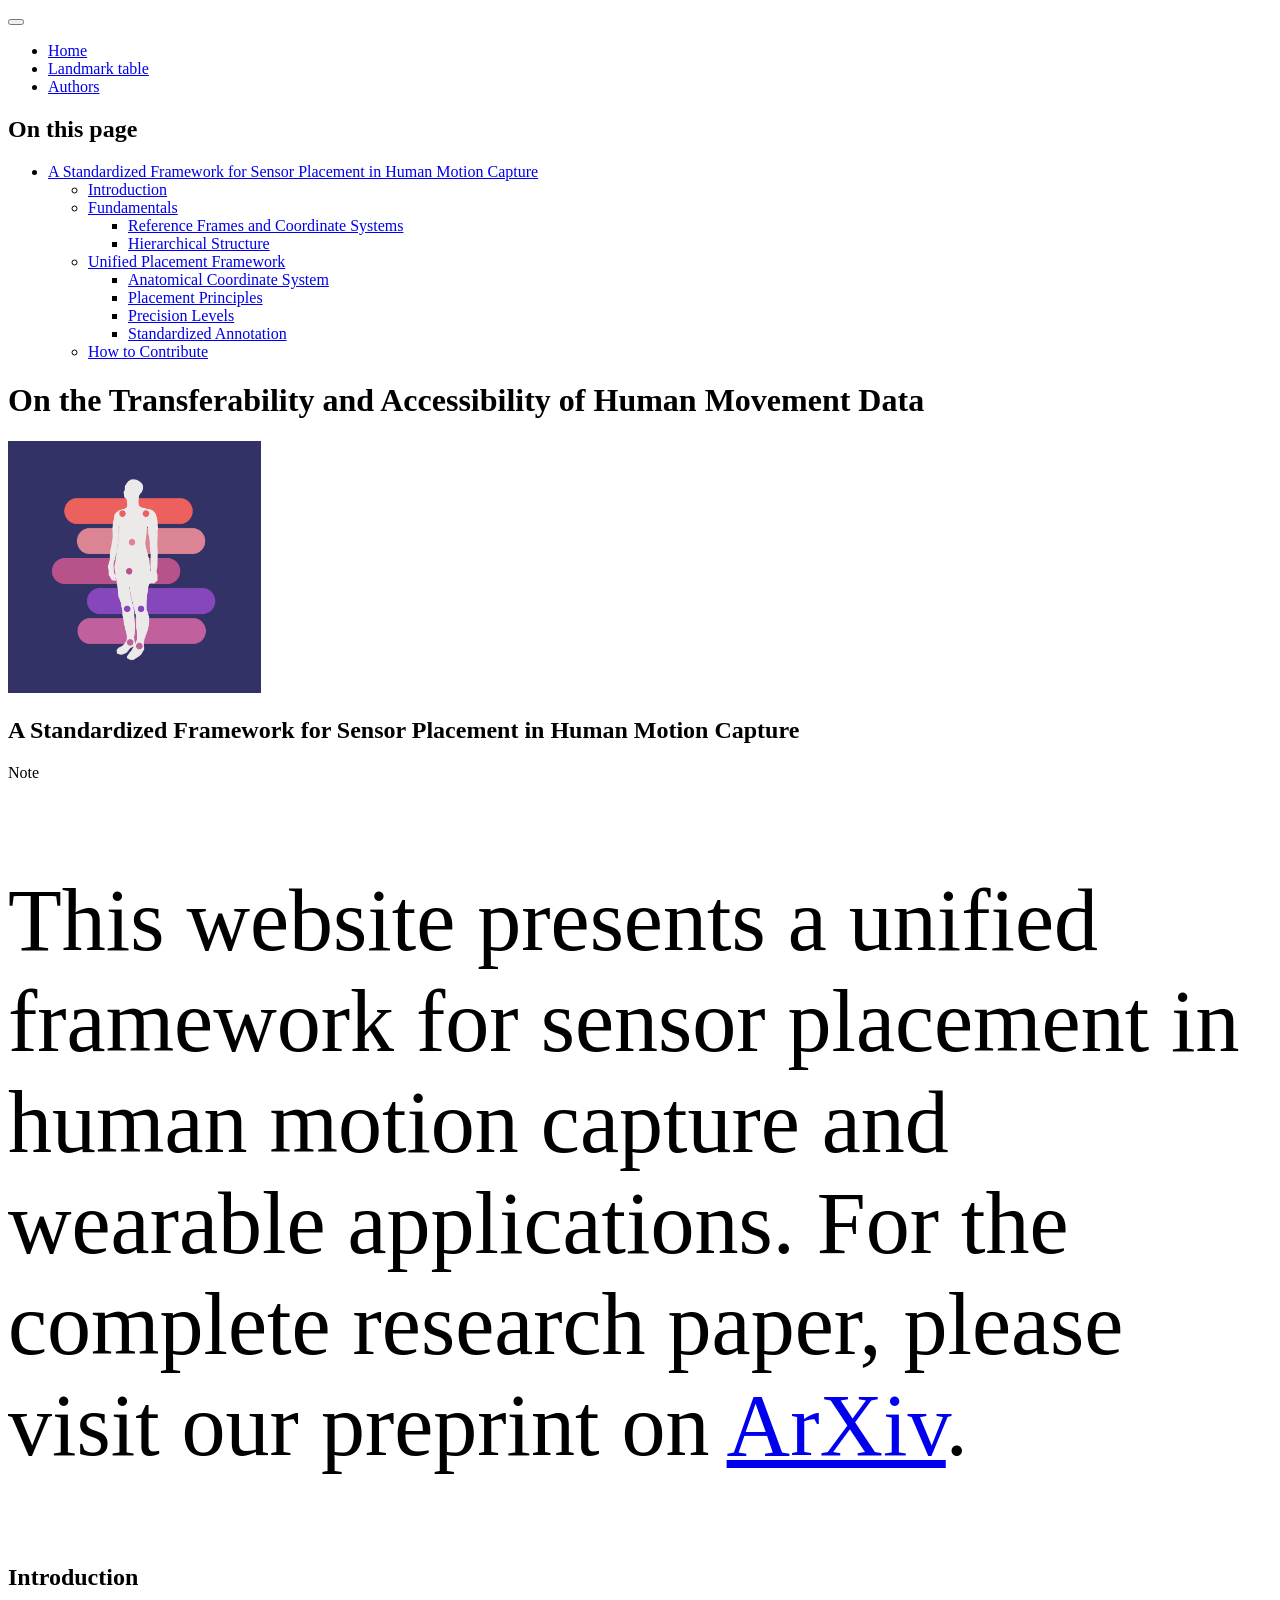
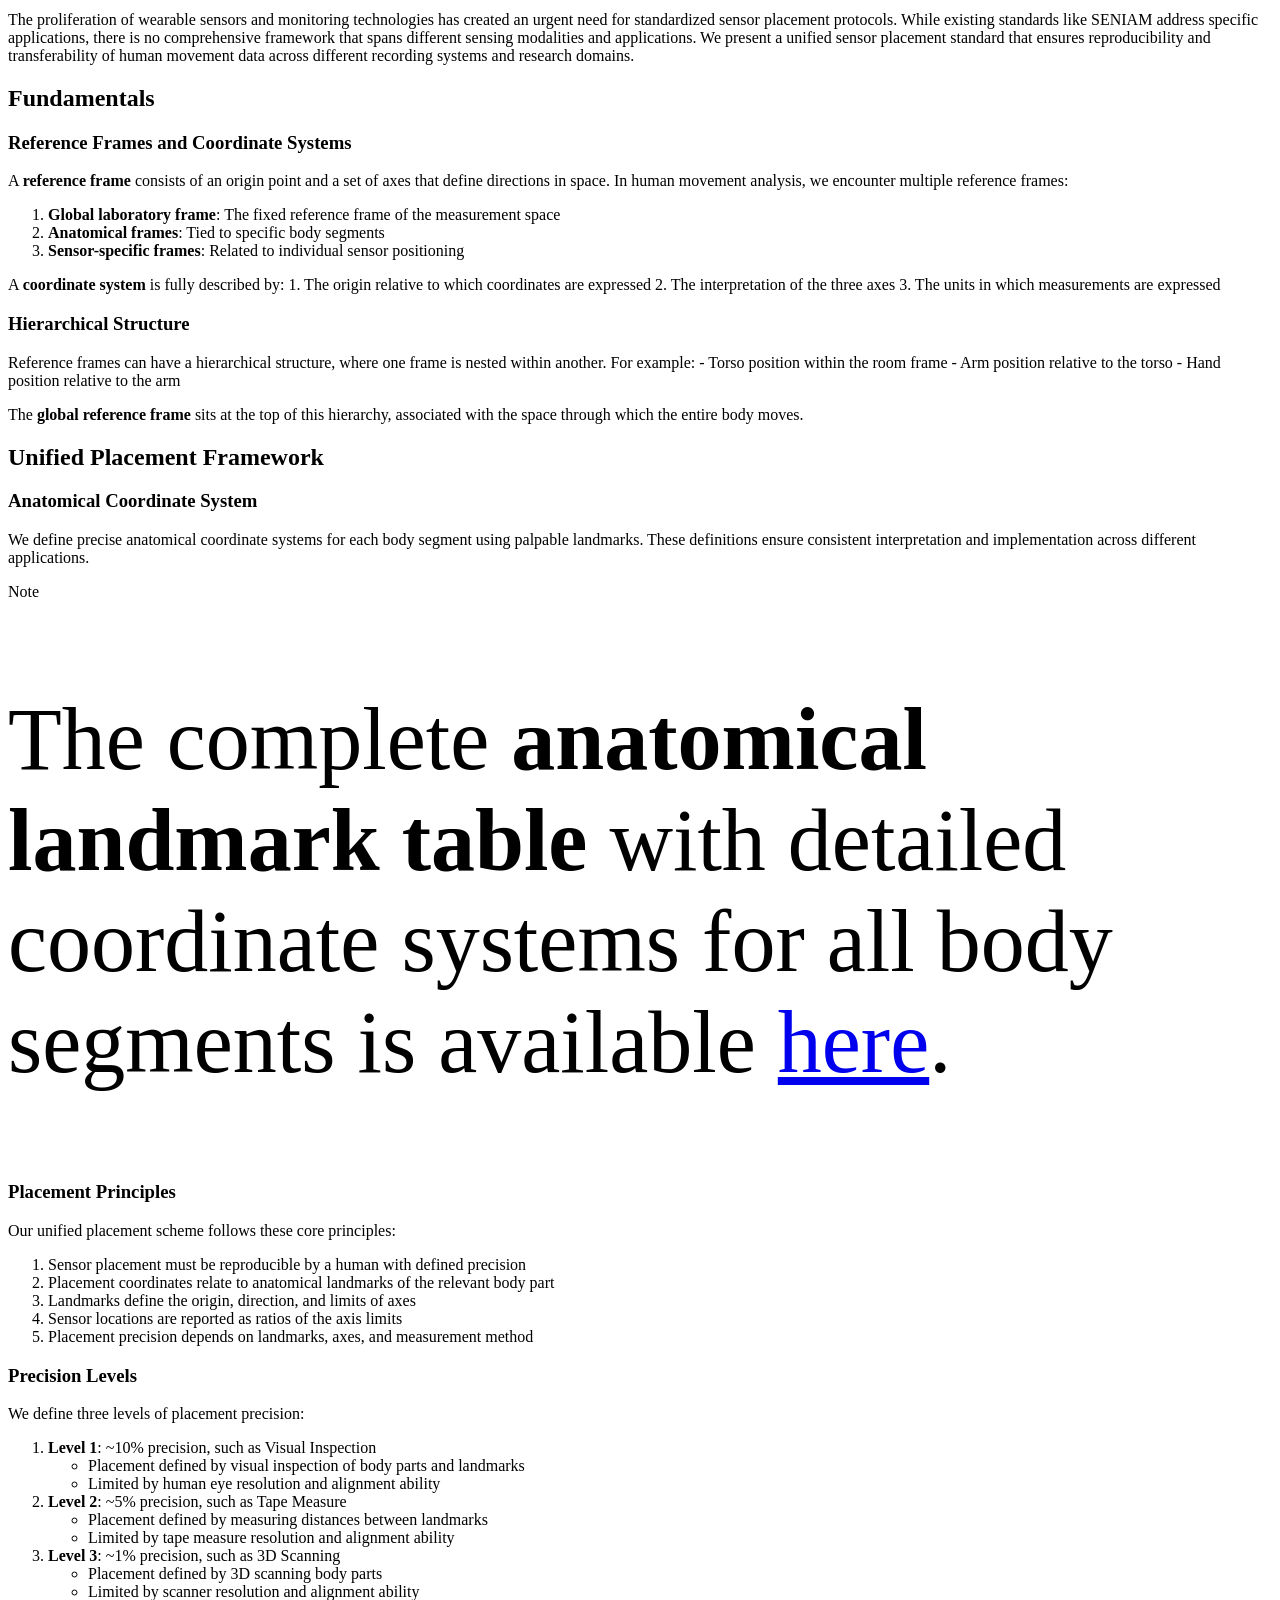
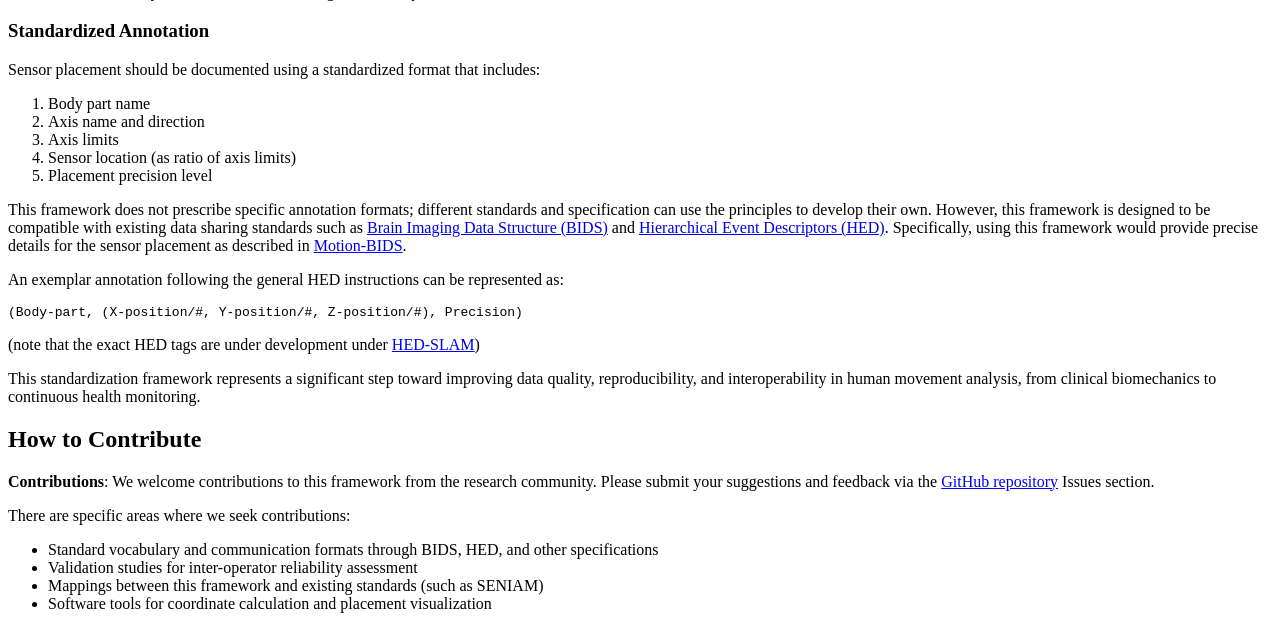
==== index.html @ 4ff56c82 "Built site for gh-pages" ====
<!DOCTYPE html>
<html xmlns="http://www.w3.org/1999/xhtml" lang="en" xml:lang="en"><head>

<meta charset="utf-8">
<meta name="generator" content="quarto-1.6.40">

<meta name="viewport" content="width=device-width, initial-scale=1.0, user-scalable=yes">


<title>On the Transferability and Accessibility of Human Movement Data</title>
<style>
code{white-space: pre-wrap;}
span.smallcaps{font-variant: small-caps;}
div.columns{display: flex; gap: min(4vw, 1.5em);}
div.column{flex: auto; overflow-x: auto;}
div.hanging-indent{margin-left: 1.5em; text-indent: -1.5em;}
ul.task-list{list-style: none;}
ul.task-list li input[type="checkbox"] {
  width: 0.8em;
  margin: 0 0.8em 0.2em -1em; /* quarto-specific, see https://github.com/quarto-dev/quarto-cli/issues/4556 */ 
  vertical-align: middle;
}
</style>


<script src="site_libs/quarto-nav/quarto-nav.js"></script>
<script src="site_libs/quarto-nav/headroom.min.js"></script>
<script src="site_libs/clipboard/clipboard.min.js"></script>
<script src="site_libs/quarto-search/autocomplete.umd.js"></script>
<script src="site_libs/quarto-search/fuse.min.js"></script>
<script src="site_libs/quarto-search/quarto-search.js"></script>
<meta name="quarto:offset" content="./">
<script src="site_libs/quarto-html/quarto.js"></script>
<script src="site_libs/quarto-html/popper.min.js"></script>
<script src="site_libs/quarto-html/tippy.umd.min.js"></script>
<script src="site_libs/quarto-html/anchor.min.js"></script>
<link href="site_libs/quarto-html/tippy.css" rel="stylesheet">
<link href="site_libs/quarto-html/quarto-syntax-highlighting-549806ee2085284f45b00abea8c6df48.css" rel="stylesheet" id="quarto-text-highlighting-styles">
<script src="site_libs/bootstrap/bootstrap.min.js"></script>
<link href="site_libs/bootstrap/bootstrap-icons.css" rel="stylesheet">
<link href="site_libs/bootstrap/bootstrap-2f5b8769f52f6b4069dd1b633220925d.min.css" rel="stylesheet" append-hash="true" id="quarto-bootstrap" data-mode="light">
<script id="quarto-search-options" type="application/json">{
  "location": "navbar",
  "copy-button": false,
  "collapse-after": 3,
  "panel-placement": "end",
  "type": "overlay",
  "limit": 50,
  "keyboard-shortcut": [
    "f",
    "/",
    "s"
  ],
  "show-item-context": false,
  "language": {
    "search-no-results-text": "No results",
    "search-matching-documents-text": "matching documents",
    "search-copy-link-title": "Copy link to search",
    "search-hide-matches-text": "Hide additional matches",
    "search-more-match-text": "more match in this document",
    "search-more-matches-text": "more matches in this document",
    "search-clear-button-title": "Clear",
    "search-text-placeholder": "",
    "search-detached-cancel-button-title": "Cancel",
    "search-submit-button-title": "Submit",
    "search-label": "Search"
  }
}</script>


<link rel="stylesheet" href="styles.css">
</head>

<body class="nav-fixed">

<div id="quarto-search-results"></div>
  <header id="quarto-header" class="headroom fixed-top">
    <nav class="navbar navbar-expand-lg " data-bs-theme="dark">
      <div class="navbar-container container-fluid">
            <div id="quarto-search" class="" title="Search"></div>
          <button class="navbar-toggler" type="button" data-bs-toggle="collapse" data-bs-target="#navbarCollapse" aria-controls="navbarCollapse" role="menu" aria-expanded="false" aria-label="Toggle navigation" onclick="if (window.quartoToggleHeadroom) { window.quartoToggleHeadroom(); }">
  <span class="navbar-toggler-icon"></span>
</button>
          <div class="collapse navbar-collapse" id="navbarCollapse">
            <ul class="navbar-nav navbar-nav-scroll me-auto">
  <li class="nav-item">
    <a class="nav-link active" href="./index.html" aria-current="page"> 
<span class="menu-text">Home</span></a>
  </li>  
  <li class="nav-item">
    <a class="nav-link" href="./anatomical_table.html"> 
<span class="menu-text">Landmark table</span></a>
  </li>  
  <li class="nav-item">
    <a class="nav-link" href="./authors.html"> 
<span class="menu-text">Authors</span></a>
  </li>  
</ul>
          </div> <!-- /navcollapse -->
            <div class="quarto-navbar-tools">
</div>
      </div> <!-- /container-fluid -->
    </nav>
</header>
<!-- content -->
<div id="quarto-content" class="quarto-container page-columns page-rows-contents page-layout-article page-navbar">
<!-- sidebar -->
<!-- margin-sidebar -->
    <div id="quarto-margin-sidebar" class="sidebar margin-sidebar">
        <nav id="TOC" role="doc-toc" class="toc-active">
    <h2 id="toc-title">On this page</h2>
   
  <ul>
  <li><a href="#a-standardized-framework-for-sensor-placement-in-human-motion-capture" id="toc-a-standardized-framework-for-sensor-placement-in-human-motion-capture" class="nav-link active" data-scroll-target="#a-standardized-framework-for-sensor-placement-in-human-motion-capture">A Standardized Framework for Sensor Placement in Human Motion Capture</a>
  <ul class="collapse">
  <li><a href="#introduction" id="toc-introduction" class="nav-link" data-scroll-target="#introduction">Introduction</a></li>
  <li><a href="#fundamentals" id="toc-fundamentals" class="nav-link" data-scroll-target="#fundamentals">Fundamentals</a>
  <ul class="collapse">
  <li><a href="#reference-frames-and-coordinate-systems" id="toc-reference-frames-and-coordinate-systems" class="nav-link" data-scroll-target="#reference-frames-and-coordinate-systems">Reference Frames and Coordinate Systems</a></li>
  <li><a href="#hierarchical-structure" id="toc-hierarchical-structure" class="nav-link" data-scroll-target="#hierarchical-structure">Hierarchical Structure</a></li>
  </ul></li>
  <li><a href="#unified-placement-framework" id="toc-unified-placement-framework" class="nav-link" data-scroll-target="#unified-placement-framework">Unified Placement Framework</a>
  <ul class="collapse">
  <li><a href="#anatomical-coordinate-system" id="toc-anatomical-coordinate-system" class="nav-link" data-scroll-target="#anatomical-coordinate-system">Anatomical Coordinate System</a></li>
  <li><a href="#placement-principles" id="toc-placement-principles" class="nav-link" data-scroll-target="#placement-principles">Placement Principles</a></li>
  <li><a href="#precision-levels" id="toc-precision-levels" class="nav-link" data-scroll-target="#precision-levels">Precision Levels</a></li>
  <li><a href="#standardized-annotation" id="toc-standardized-annotation" class="nav-link" data-scroll-target="#standardized-annotation">Standardized Annotation</a></li>
  </ul></li>
  <li><a href="#how-to-contribute" id="toc-how-to-contribute" class="nav-link" data-scroll-target="#how-to-contribute">How to Contribute</a></li>
  </ul></li>
  </ul>
</nav>
    </div>
<!-- main -->
<main class="content" id="quarto-document-content">

<header id="title-block-header" class="quarto-title-block default">
<div class="quarto-title">
<h1 class="title">On the Transferability and Accessibility of Human Movement Data</h1>
</div>



<div class="quarto-title-meta">

    
  
    
  </div>
  


</header>


<p><img src="pics/logo_placement.png" class="center img-fluid" style="width:20.0%"></p>
<section id="a-standardized-framework-for-sensor-placement-in-human-motion-capture" class="level1">
<h1>A Standardized Framework for Sensor Placement in Human Motion Capture</h1>
<div class="callout callout-style-default callout-note callout-titled">
<div class="callout-header d-flex align-content-center">
<div class="callout-icon-container">
<i class="callout-icon"></i>
</div>
<div class="callout-title-container flex-fill">
Note
</div>
</div>
<div class="callout-body-container callout-body">
<p>This website presents a unified framework for sensor placement in human motion capture and wearable applications. For the complete research paper, please visit our preprint on <a href="https://doi.org/10.48550/arXiv.2412.21159">ArXiv</a>.</p>
</div>
</div>
<section id="introduction" class="level2">
<h2 class="anchored" data-anchor-id="introduction">Introduction</h2>
<p>The proliferation of wearable sensors and monitoring technologies has created an urgent need for standardized sensor placement protocols. While existing standards like SENIAM address specific applications, there is no comprehensive framework that spans different sensing modalities and applications. We present a unified sensor placement standard that ensures reproducibility and transferability of human movement data across different recording systems and research domains.</p>
</section>
<section id="fundamentals" class="level2">
<h2 class="anchored" data-anchor-id="fundamentals">Fundamentals</h2>
<section id="reference-frames-and-coordinate-systems" class="level3">
<h3 class="anchored" data-anchor-id="reference-frames-and-coordinate-systems">Reference Frames and Coordinate Systems</h3>
<p>A <strong>reference frame</strong> consists of an origin point and a set of axes that define directions in space. In human movement analysis, we encounter multiple reference frames:</p>
<ol type="1">
<li><strong>Global laboratory frame</strong>: The fixed reference frame of the measurement space</li>
<li><strong>Anatomical frames</strong>: Tied to specific body segments</li>
<li><strong>Sensor-specific frames</strong>: Related to individual sensor positioning</li>
</ol>
<p>A <strong>coordinate system</strong> is fully described by: 1. The origin relative to which coordinates are expressed 2. The interpretation of the three axes 3. The units in which measurements are expressed</p>
</section>
<section id="hierarchical-structure" class="level3">
<h3 class="anchored" data-anchor-id="hierarchical-structure">Hierarchical Structure</h3>
<p>Reference frames can have a hierarchical structure, where one frame is nested within another. For example: - Torso position within the room frame - Arm position relative to the torso - Hand position relative to the arm</p>
<p>The <strong>global reference frame</strong> sits at the top of this hierarchy, associated with the space through which the entire body moves.</p>
</section>
</section>
<section id="unified-placement-framework" class="level2">
<h2 class="anchored" data-anchor-id="unified-placement-framework">Unified Placement Framework</h2>
<section id="anatomical-coordinate-system" class="level3">
<h3 class="anchored" data-anchor-id="anatomical-coordinate-system">Anatomical Coordinate System</h3>
<p>We define precise anatomical coordinate systems for each body segment using palpable landmarks. These definitions ensure consistent interpretation and implementation across different applications.</p>
<div class="callout callout-style-default callout-note callout-titled">
<div class="callout-header d-flex align-content-center">
<div class="callout-icon-container">
<i class="callout-icon"></i>
</div>
<div class="callout-title-container flex-fill">
Note
</div>
</div>
<div class="callout-body-container callout-body">
<p>The complete <strong>anatomical landmark table</strong> with detailed coordinate systems for all body segments is available <a href="./anatomical_table.html">here</a>.</p>
</div>
</div>
</section>
<section id="placement-principles" class="level3">
<h3 class="anchored" data-anchor-id="placement-principles">Placement Principles</h3>
<p>Our unified placement scheme follows these core principles:</p>
<ol type="1">
<li>Sensor placement must be reproducible by a human with defined precision</li>
<li>Placement coordinates relate to anatomical landmarks of the relevant body part</li>
<li>Landmarks define the origin, direction, and limits of axes</li>
<li>Sensor locations are reported as ratios of the axis limits</li>
<li>Placement precision depends on landmarks, axes, and measurement method</li>
</ol>
</section>
<section id="precision-levels" class="level3">
<h3 class="anchored" data-anchor-id="precision-levels">Precision Levels</h3>
<p>We define three levels of placement precision:</p>
<ol type="1">
<li><strong>Level 1</strong>: ~10% precision, such as Visual Inspection
<ul>
<li>Placement defined by visual inspection of body parts and landmarks</li>
<li>Limited by human eye resolution and alignment ability</li>
</ul></li>
<li><strong>Level 2</strong>: ~5% precision, such as Tape Measure
<ul>
<li>Placement defined by measuring distances between landmarks</li>
<li>Limited by tape measure resolution and alignment ability</li>
</ul></li>
<li><strong>Level 3</strong>: ~1% precision, such as 3D Scanning
<ul>
<li>Placement defined by 3D scanning body parts</li>
<li>Limited by scanner resolution and alignment ability</li>
</ul></li>
</ol>
</section>
<section id="standardized-annotation" class="level3">
<h3 class="anchored" data-anchor-id="standardized-annotation">Standardized Annotation</h3>
<p>Sensor placement should be documented using a standardized format that includes:</p>
<ol type="1">
<li>Body part name</li>
<li>Axis name and direction</li>
<li>Axis limits</li>
<li>Sensor location (as ratio of axis limits)</li>
<li>Placement precision level</li>
</ol>
<p>This framework does not prescribe specific annotation formats; different standards and specification can use the principles to develop their own. However, this framework is designed to be compatible with existing data sharing standards such as <a href="https://bids.neuroimaging.io/">Brain Imaging Data Structure (BIDS)</a> and <a href="https://www.hedtags.org/">Hierarchical Event Descriptors (HED)</a>. Specifically, using this framework would provide precise details for the sensor placement as described in <a href="https://bids-specification.readthedocs.io/en/stable/modality-specific-files/motion.html">Motion-BIDS</a>.</p>
<p>An exemplar annotation following the general HED instructions can be represented as:</p>
<pre><code>(Body-part, (X-position/#, Y-position/#, Z-position/#), Precision)</code></pre>
<p>(note that the exact HED tags are under development under <a href="https://www.hedtags.org/display_hed_prerelease.html?schema=slam_prerelease">HED-SLAM</a>)</p>
<p>This standardization framework represents a significant step toward improving data quality, reproducibility, and interoperability in human movement analysis, from clinical biomechanics to continuous health monitoring.</p>
</section>
</section>
<section id="how-to-contribute" class="level2">
<h2 class="anchored" data-anchor-id="how-to-contribute">How to Contribute</h2>
<p><strong>Contributions</strong>: We welcome contributions to this framework from the research community. Please submit your suggestions and feedback via the <a href="https://github.com/human-sensor-placement/human-sensor-placement.github.io">GitHub repository</a> Issues section.</p>
<p>There are specific areas where we seek contributions:</p>
<ul>
<li>Standard vocabulary and communication formats through BIDS, HED, and other specifications</li>
<li>Validation studies for inter-operator reliability assessment</li>
<li>Mappings between this framework and existing standards (such as SENIAM)</li>
<li>Software tools for coordinate calculation and placement visualization</li>
</ul>


</section>
</section>

</main> <!-- /main -->
<script id="quarto-html-after-body" type="application/javascript">
window.document.addEventListener("DOMContentLoaded", function (event) {
  const toggleBodyColorMode = (bsSheetEl) => {
    const mode = bsSheetEl.getAttribute("data-mode");
    const bodyEl = window.document.querySelector("body");
    if (mode === "dark") {
      bodyEl.classList.add("quarto-dark");
      bodyEl.classList.remove("quarto-light");
    } else {
      bodyEl.classList.add("quarto-light");
      bodyEl.classList.remove("quarto-dark");
    }
  }
  const toggleBodyColorPrimary = () => {
    const bsSheetEl = window.document.querySelector("link#quarto-bootstrap");
    if (bsSheetEl) {
      toggleBodyColorMode(bsSheetEl);
    }
  }
  toggleBodyColorPrimary();  
  const icon = "";
  const anchorJS = new window.AnchorJS();
  anchorJS.options = {
    placement: 'right',
    icon: icon
  };
  anchorJS.add('.anchored');
  const isCodeAnnotation = (el) => {
    for (const clz of el.classList) {
      if (clz.startsWith('code-annotation-')) {                     
        return true;
      }
    }
    return false;
  }
  const onCopySuccess = function(e) {
    // button target
    const button = e.trigger;
    // don't keep focus
    button.blur();
    // flash "checked"
    button.classList.add('code-copy-button-checked');
    var currentTitle = button.getAttribute("title");
    button.setAttribute("title", "Copied!");
    let tooltip;
    if (window.bootstrap) {
      button.setAttribute("data-bs-toggle", "tooltip");
      button.setAttribute("data-bs-placement", "left");
      button.setAttribute("data-bs-title", "Copied!");
      tooltip = new bootstrap.Tooltip(button, 
        { trigger: "manual", 
          customClass: "code-copy-button-tooltip",
          offset: [0, -8]});
      tooltip.show();    
    }
    setTimeout(function() {
      if (tooltip) {
        tooltip.hide();
        button.removeAttribute("data-bs-title");
        button.removeAttribute("data-bs-toggle");
        button.removeAttribute("data-bs-placement");
      }
      button.setAttribute("title", currentTitle);
      button.classList.remove('code-copy-button-checked');
    }, 1000);
    // clear code selection
    e.clearSelection();
  }
  const getTextToCopy = function(trigger) {
      const codeEl = trigger.previousElementSibling.cloneNode(true);
      for (const childEl of codeEl.children) {
        if (isCodeAnnotation(childEl)) {
          childEl.remove();
        }
      }
      return codeEl.innerText;
  }
  const clipboard = new window.ClipboardJS('.code-copy-button:not([data-in-quarto-modal])', {
    text: getTextToCopy
  });
  clipboard.on('success', onCopySuccess);
  if (window.document.getElementById('quarto-embedded-source-code-modal')) {
    const clipboardModal = new window.ClipboardJS('.code-copy-button[data-in-quarto-modal]', {
      text: getTextToCopy,
      container: window.document.getElementById('quarto-embedded-source-code-modal')
    });
    clipboardModal.on('success', onCopySuccess);
  }
    var localhostRegex = new RegExp(/^(?:http|https):\/\/localhost\:?[0-9]*\//);
    var mailtoRegex = new RegExp(/^mailto:/);
      var filterRegex = new RegExp("https:\/\/human-sensor-placement\.github\.io\/");
    var isInternal = (href) => {
        return filterRegex.test(href) || localhostRegex.test(href) || mailtoRegex.test(href);
    }
    // Inspect non-navigation links and adorn them if external
 	var links = window.document.querySelectorAll('a[href]:not(.nav-link):not(.navbar-brand):not(.toc-action):not(.sidebar-link):not(.sidebar-item-toggle):not(.pagination-link):not(.no-external):not([aria-hidden]):not(.dropdown-item):not(.quarto-navigation-tool):not(.about-link)');
    for (var i=0; i<links.length; i++) {
      const link = links[i];
      if (!isInternal(link.href)) {
        // undo the damage that might have been done by quarto-nav.js in the case of
        // links that we want to consider external
        if (link.dataset.originalHref !== undefined) {
          link.href = link.dataset.originalHref;
        }
      }
    }
  function tippyHover(el, contentFn, onTriggerFn, onUntriggerFn) {
    const config = {
      allowHTML: true,
      maxWidth: 500,
      delay: 100,
      arrow: false,
      appendTo: function(el) {
          return el.parentElement;
      },
      interactive: true,
      interactiveBorder: 10,
      theme: 'quarto',
      placement: 'bottom-start',
    };
    if (contentFn) {
      config.content = contentFn;
    }
    if (onTriggerFn) {
      config.onTrigger = onTriggerFn;
    }
    if (onUntriggerFn) {
      config.onUntrigger = onUntriggerFn;
    }
    window.tippy(el, config); 
  }
  const noterefs = window.document.querySelectorAll('a[role="doc-noteref"]');
  for (var i=0; i<noterefs.length; i++) {
    const ref = noterefs[i];
    tippyHover(ref, function() {
      // use id or data attribute instead here
      let href = ref.getAttribute('data-footnote-href') || ref.getAttribute('href');
      try { href = new URL(href).hash; } catch {}
      const id = href.replace(/^#\/?/, "");
      const note = window.document.getElementById(id);
      if (note) {
        return note.innerHTML;
      } else {
        return "";
      }
    });
  }
  const xrefs = window.document.querySelectorAll('a.quarto-xref');
  const processXRef = (id, note) => {
    // Strip column container classes
    const stripColumnClz = (el) => {
      el.classList.remove("page-full", "page-columns");
      if (el.children) {
        for (const child of el.children) {
          stripColumnClz(child);
        }
      }
    }
    stripColumnClz(note)
    if (id === null || id.startsWith('sec-')) {
      // Special case sections, only their first couple elements
      const container = document.createElement("div");
      if (note.children && note.children.length > 2) {
        container.appendChild(note.children[0].cloneNode(true));
        for (let i = 1; i < note.children.length; i++) {
          const child = note.children[i];
          if (child.tagName === "P" && child.innerText === "") {
            continue;
          } else {
            container.appendChild(child.cloneNode(true));
            break;
          }
        }
        if (window.Quarto?.typesetMath) {
          window.Quarto.typesetMath(container);
        }
        return container.innerHTML
      } else {
        if (window.Quarto?.typesetMath) {
          window.Quarto.typesetMath(note);
        }
        return note.innerHTML;
      }
    } else {
      // Remove any anchor links if they are present
      const anchorLink = note.querySelector('a.anchorjs-link');
      if (anchorLink) {
        anchorLink.remove();
      }
      if (window.Quarto?.typesetMath) {
        window.Quarto.typesetMath(note);
      }
      if (note.classList.contains("callout")) {
        return note.outerHTML;
      } else {
        return note.innerHTML;
      }
    }
  }
  for (var i=0; i<xrefs.length; i++) {
    const xref = xrefs[i];
    tippyHover(xref, undefined, function(instance) {
      instance.disable();
      let url = xref.getAttribute('href');
      let hash = undefined; 
      if (url.startsWith('#')) {
        hash = url;
      } else {
        try { hash = new URL(url).hash; } catch {}
      }
      if (hash) {
        const id = hash.replace(/^#\/?/, "");
        const note = window.document.getElementById(id);
        if (note !== null) {
          try {
            const html = processXRef(id, note.cloneNode(true));
            instance.setContent(html);
          } finally {
            instance.enable();
            instance.show();
          }
        } else {
          // See if we can fetch this
          fetch(url.split('#')[0])
          .then(res => res.text())
          .then(html => {
            const parser = new DOMParser();
            const htmlDoc = parser.parseFromString(html, "text/html");
            const note = htmlDoc.getElementById(id);
            if (note !== null) {
              const html = processXRef(id, note);
              instance.setContent(html);
            } 
          }).finally(() => {
            instance.enable();
            instance.show();
          });
        }
      } else {
        // See if we can fetch a full url (with no hash to target)
        // This is a special case and we should probably do some content thinning / targeting
        fetch(url)
        .then(res => res.text())
        .then(html => {
          const parser = new DOMParser();
          const htmlDoc = parser.parseFromString(html, "text/html");
          const note = htmlDoc.querySelector('main.content');
          if (note !== null) {
            // This should only happen for chapter cross references
            // (since there is no id in the URL)
            // remove the first header
            if (note.children.length > 0 && note.children[0].tagName === "HEADER") {
              note.children[0].remove();
            }
            const html = processXRef(null, note);
            instance.setContent(html);
          } 
        }).finally(() => {
          instance.enable();
          instance.show();
        });
      }
    }, function(instance) {
    });
  }
      let selectedAnnoteEl;
      const selectorForAnnotation = ( cell, annotation) => {
        let cellAttr = 'data-code-cell="' + cell + '"';
        let lineAttr = 'data-code-annotation="' +  annotation + '"';
        const selector = 'span[' + cellAttr + '][' + lineAttr + ']';
        return selector;
      }
      const selectCodeLines = (annoteEl) => {
        const doc = window.document;
        const targetCell = annoteEl.getAttribute("data-target-cell");
        const targetAnnotation = annoteEl.getAttribute("data-target-annotation");
        const annoteSpan = window.document.querySelector(selectorForAnnotation(targetCell, targetAnnotation));
        const lines = annoteSpan.getAttribute("data-code-lines").split(",");
        const lineIds = lines.map((line) => {
          return targetCell + "-" + line;
        })
        let top = null;
        let height = null;
        let parent = null;
        if (lineIds.length > 0) {
            //compute the position of the single el (top and bottom and make a div)
            const el = window.document.getElementById(lineIds[0]);
            top = el.offsetTop;
            height = el.offsetHeight;
            parent = el.parentElement.parentElement;
          if (lineIds.length > 1) {
            const lastEl = window.document.getElementById(lineIds[lineIds.length - 1]);
            const bottom = lastEl.offsetTop + lastEl.offsetHeight;
            height = bottom - top;
          }
          if (top !== null && height !== null && parent !== null) {
            // cook up a div (if necessary) and position it 
            let div = window.document.getElementById("code-annotation-line-highlight");
            if (div === null) {
              div = window.document.createElement("div");
              div.setAttribute("id", "code-annotation-line-highlight");
              div.style.position = 'absolute';
              parent.appendChild(div);
            }
            div.style.top = top - 2 + "px";
            div.style.height = height + 4 + "px";
            div.style.left = 0;
            let gutterDiv = window.document.getElementById("code-annotation-line-highlight-gutter");
            if (gutterDiv === null) {
              gutterDiv = window.document.createElement("div");
              gutterDiv.setAttribute("id", "code-annotation-line-highlight-gutter");
              gutterDiv.style.position = 'absolute';
              const codeCell = window.document.getElementById(targetCell);
              const gutter = codeCell.querySelector('.code-annotation-gutter');
              gutter.appendChild(gutterDiv);
            }
            gutterDiv.style.top = top - 2 + "px";
            gutterDiv.style.height = height + 4 + "px";
          }
          selectedAnnoteEl = annoteEl;
        }
      };
      const unselectCodeLines = () => {
        const elementsIds = ["code-annotation-line-highlight", "code-annotation-line-highlight-gutter"];
        elementsIds.forEach((elId) => {
          const div = window.document.getElementById(elId);
          if (div) {
            div.remove();
          }
        });
        selectedAnnoteEl = undefined;
      };
        // Handle positioning of the toggle
    window.addEventListener(
      "resize",
      throttle(() => {
        elRect = undefined;
        if (selectedAnnoteEl) {
          selectCodeLines(selectedAnnoteEl);
        }
      }, 10)
    );
    function throttle(fn, ms) {
    let throttle = false;
    let timer;
      return (...args) => {
        if(!throttle) { // first call gets through
            fn.apply(this, args);
            throttle = true;
        } else { // all the others get throttled
            if(timer) clearTimeout(timer); // cancel #2
            timer = setTimeout(() => {
              fn.apply(this, args);
              timer = throttle = false;
            }, ms);
        }
      };
    }
      // Attach click handler to the DT
      const annoteDls = window.document.querySelectorAll('dt[data-target-cell]');
      for (const annoteDlNode of annoteDls) {
        annoteDlNode.addEventListener('click', (event) => {
          const clickedEl = event.target;
          if (clickedEl !== selectedAnnoteEl) {
            unselectCodeLines();
            const activeEl = window.document.querySelector('dt[data-target-cell].code-annotation-active');
            if (activeEl) {
              activeEl.classList.remove('code-annotation-active');
            }
            selectCodeLines(clickedEl);
            clickedEl.classList.add('code-annotation-active');
          } else {
            // Unselect the line
            unselectCodeLines();
            clickedEl.classList.remove('code-annotation-active');
          }
        });
      }
  const findCites = (el) => {
    const parentEl = el.parentElement;
    if (parentEl) {
      const cites = parentEl.dataset.cites;
      if (cites) {
        return {
          el,
          cites: cites.split(' ')
        };
      } else {
        return findCites(el.parentElement)
      }
    } else {
      return undefined;
    }
  };
  var bibliorefs = window.document.querySelectorAll('a[role="doc-biblioref"]');
  for (var i=0; i<bibliorefs.length; i++) {
    const ref = bibliorefs[i];
    const citeInfo = findCites(ref);
    if (citeInfo) {
      tippyHover(citeInfo.el, function() {
        var popup = window.document.createElement('div');
        citeInfo.cites.forEach(function(cite) {
          var citeDiv = window.document.createElement('div');
          citeDiv.classList.add('hanging-indent');
          citeDiv.classList.add('csl-entry');
          var biblioDiv = window.document.getElementById('ref-' + cite);
          if (biblioDiv) {
            citeDiv.innerHTML = biblioDiv.innerHTML;
          }
          popup.appendChild(citeDiv);
        });
        return popup.innerHTML;
      });
    }
  }
});
</script>
</div> <!-- /content -->




</body></html>
---- styles.css ----
/* css styles */
.callout-note .callout-body {
    font-size: 5.5em; /* Adjust font size as needed */
    /* Add other CSS properties as needed, like background color, border, etc. */
}
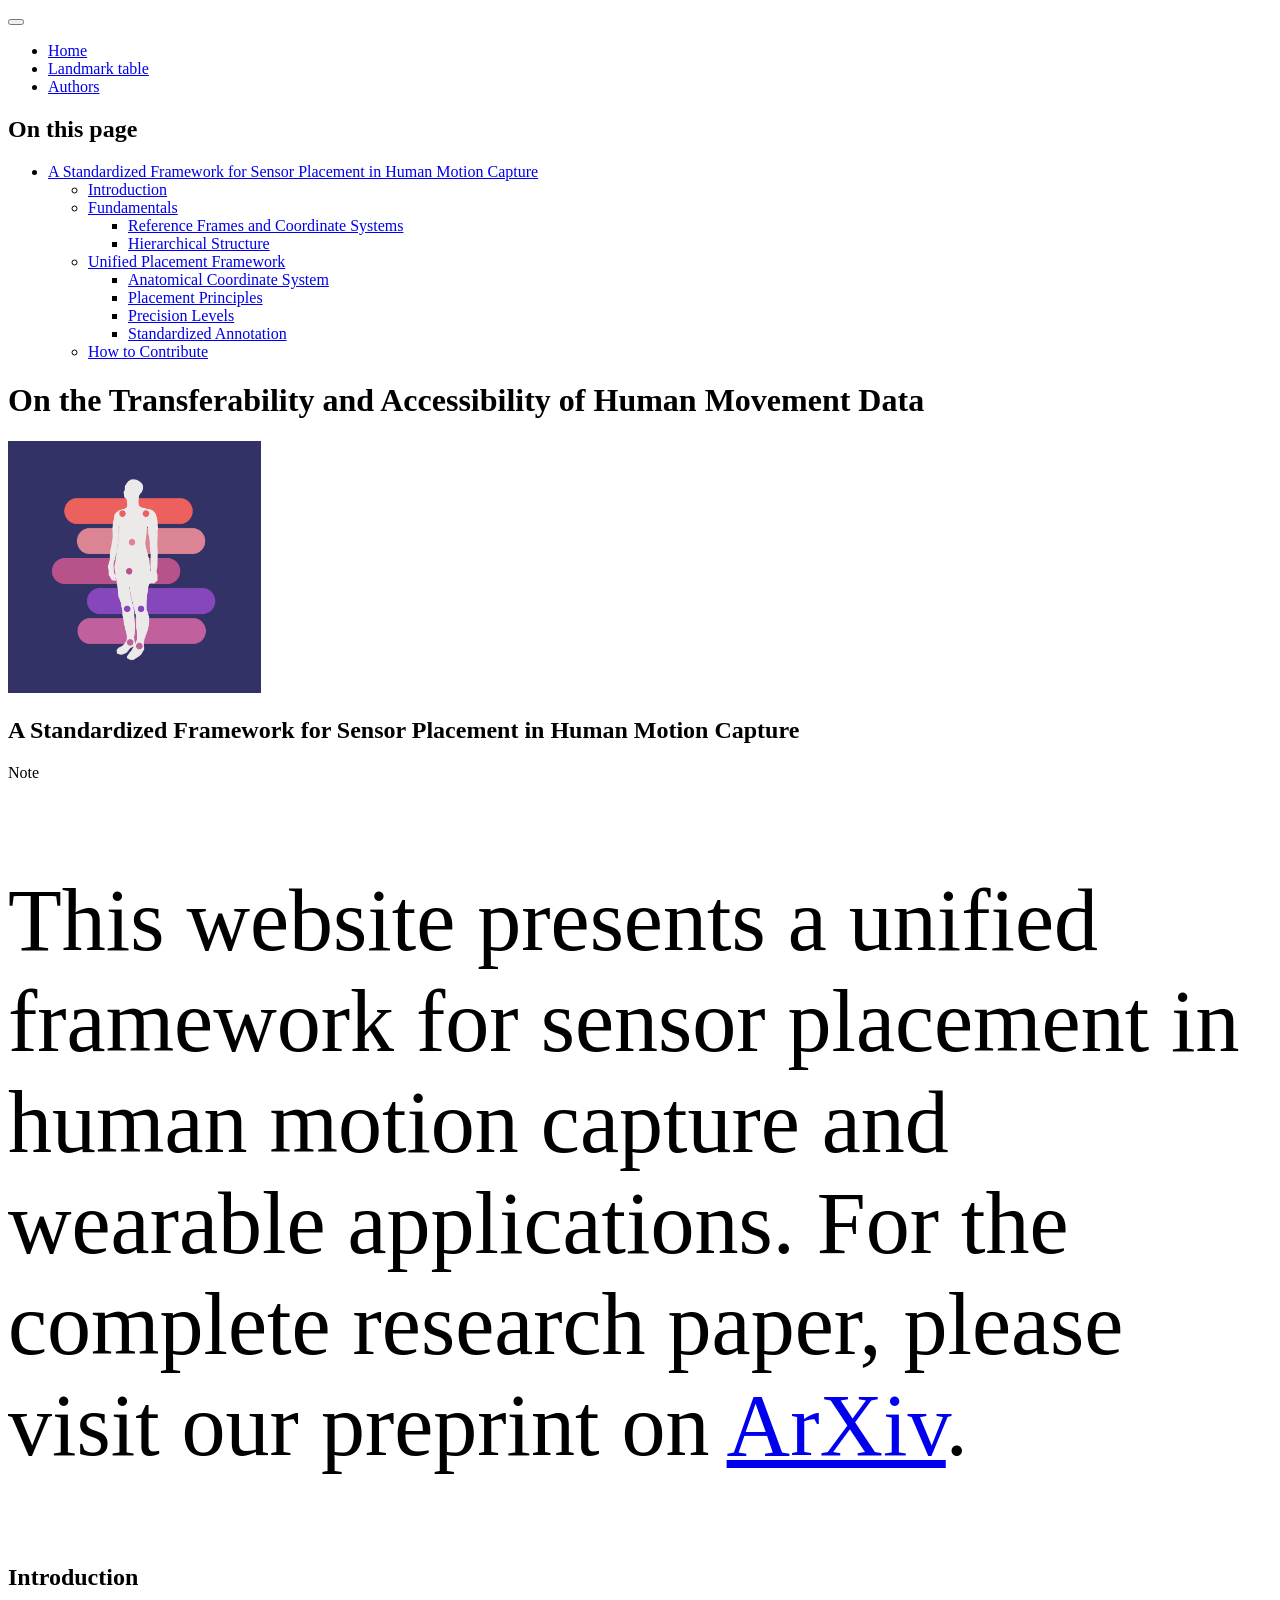
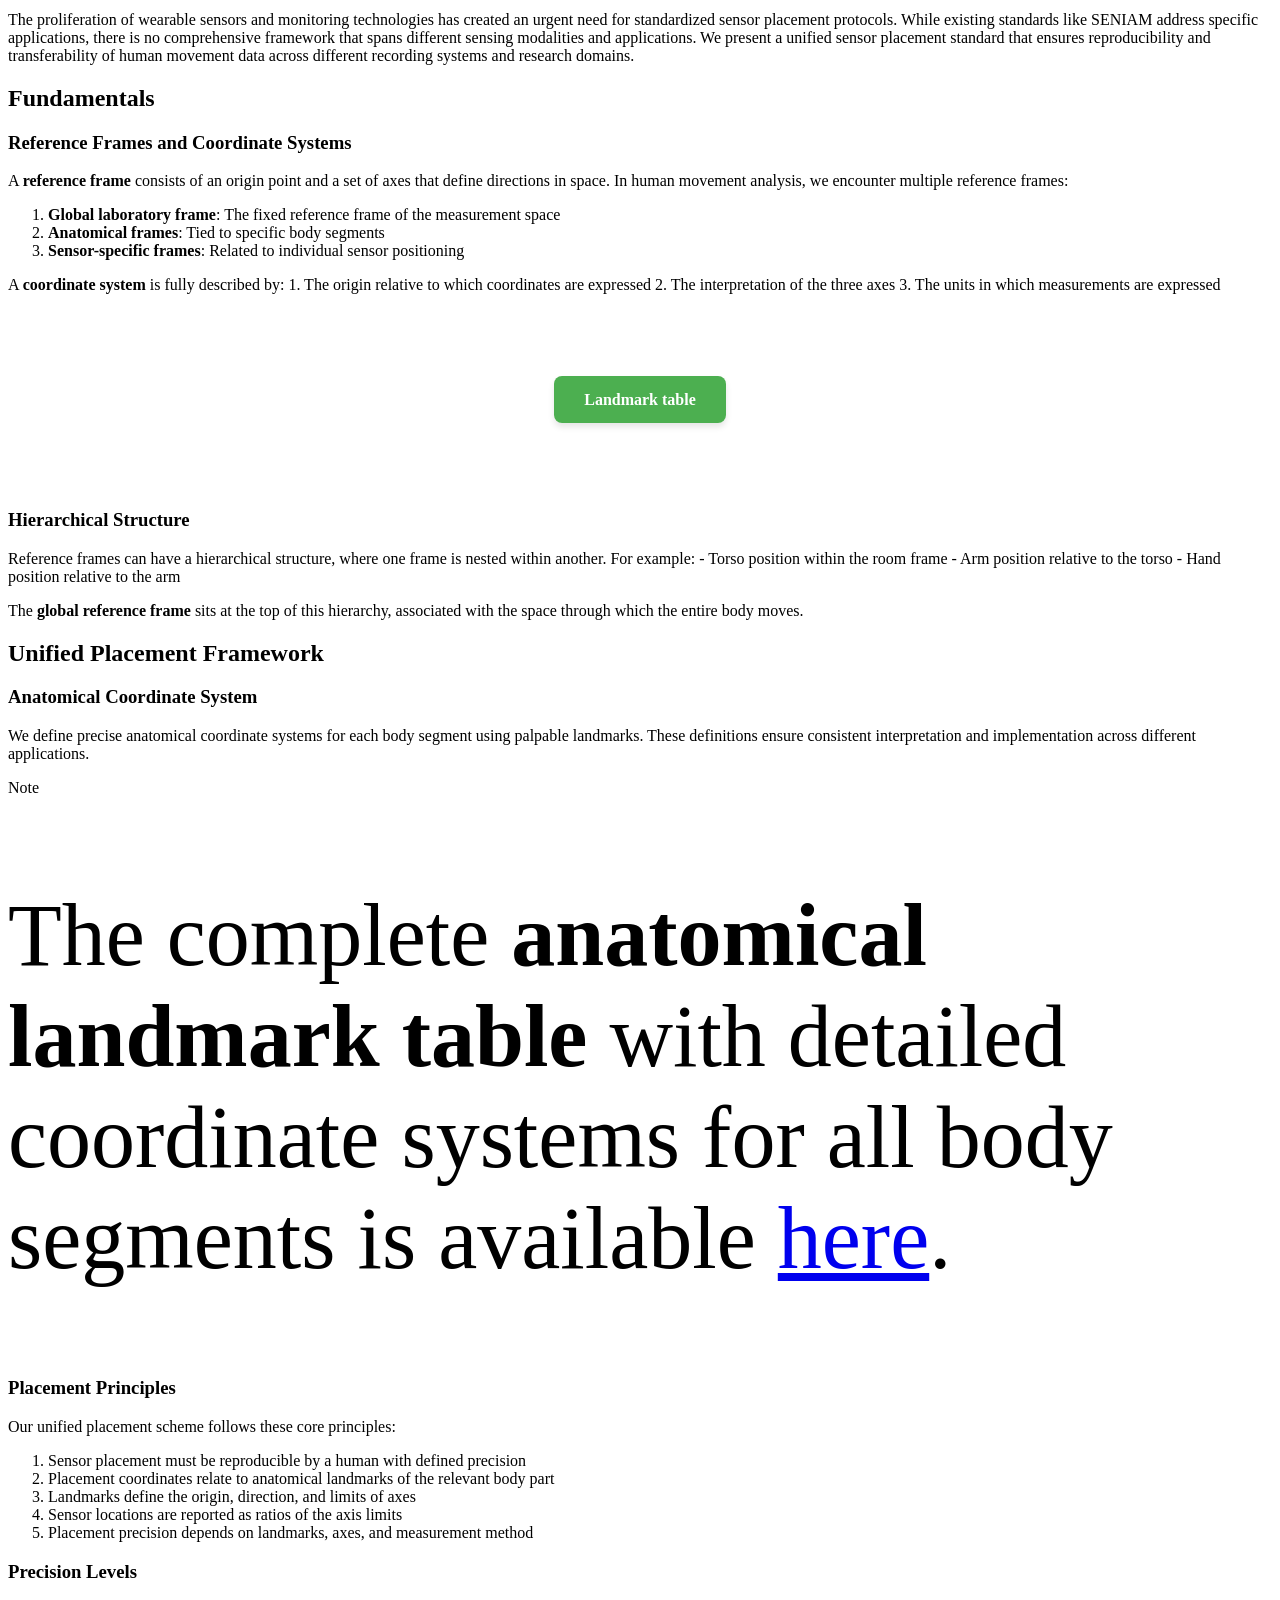
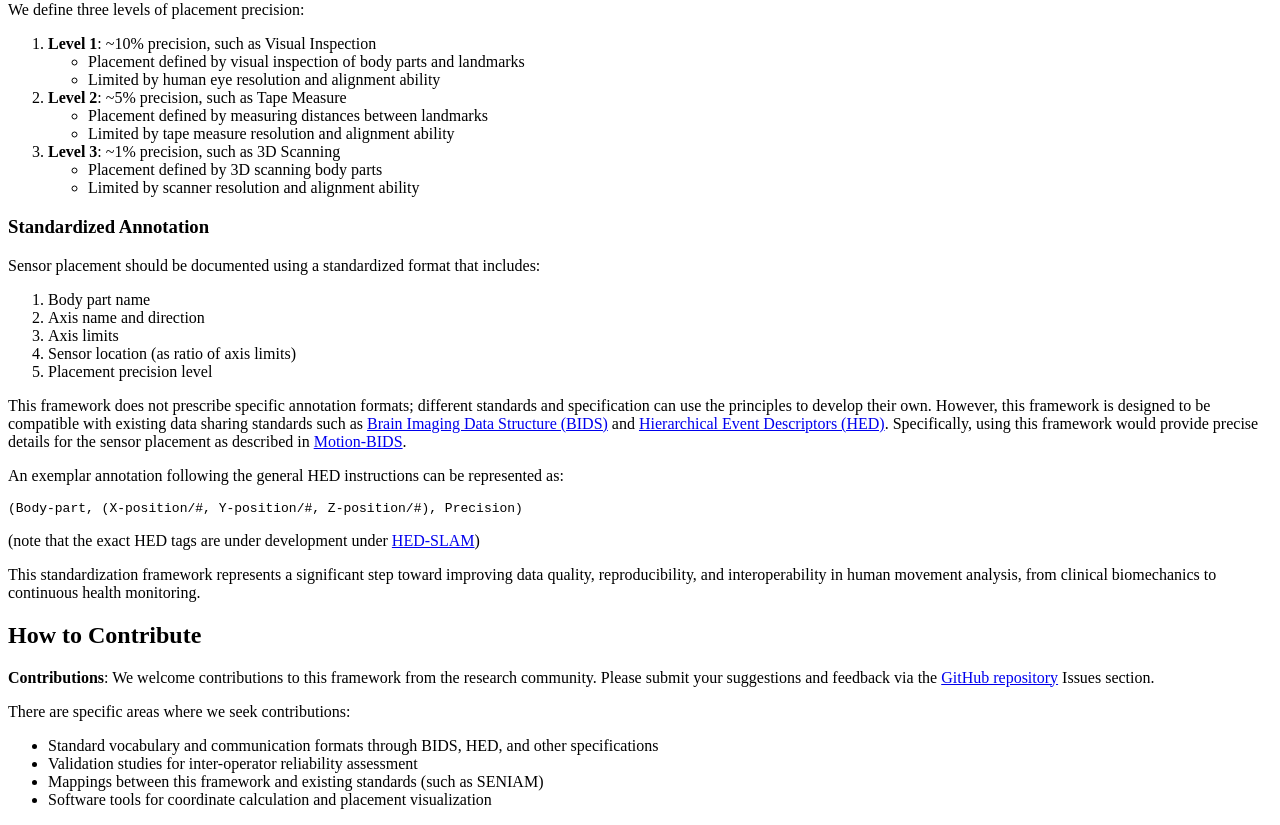
==== commit 9eb8d62b: "Built site for gh-pages" ====
--- a/index.html
+++ b/index.html
@@ -184,6 +184,39 @@
 <li><strong>Sensor-specific frames</strong>: Related to individual sensor positioning</li>
 </ol>
 <p>A <strong>coordinate system</strong> is fully described by: 1. The origin relative to which coordinates are expressed 2. The interpretation of the three axes 3. The units in which measurements are expressed</p>
+<style>
+/* Style the button to appear as a box */
+.centered-button {
+  display: flex;
+  justify-content: center;
+  align-items: center;
+  height: 20vh; /* Vertically center */
+  margin: 0; /* Remove default margin */
+}
+
+.button-box {
+  background-color: #4CAF50; /* Replace with your desired color */
+  color: white;
+  padding: 15px 30px;
+  text-align: center;
+  text-decoration: none;
+  font-size: 16px;
+  font-weight: bold;
+  border-radius: 8px;
+  border: none;
+  cursor: pointer;
+  box-shadow: 0px 4px 6px rgba(0, 0, 0, 0.1);
+  transition: background-color 0.3s, transform 0.3s;
+}
+
+.button-box:hover {
+  background-color: #45a049; /* Darker green on hover */
+  transform: scale(1.05); /* Slightly enlarges on hover */
+}
+</style>
+<div class="centered-button">
+<p><a href="subpage.html" class="button-box">Landmark table</a></p>
+</div>
 </section>
 <section id="hierarchical-structure" class="level3">
 <h3 class="anchored" data-anchor-id="hierarchical-structure">Hierarchical Structure</h3>
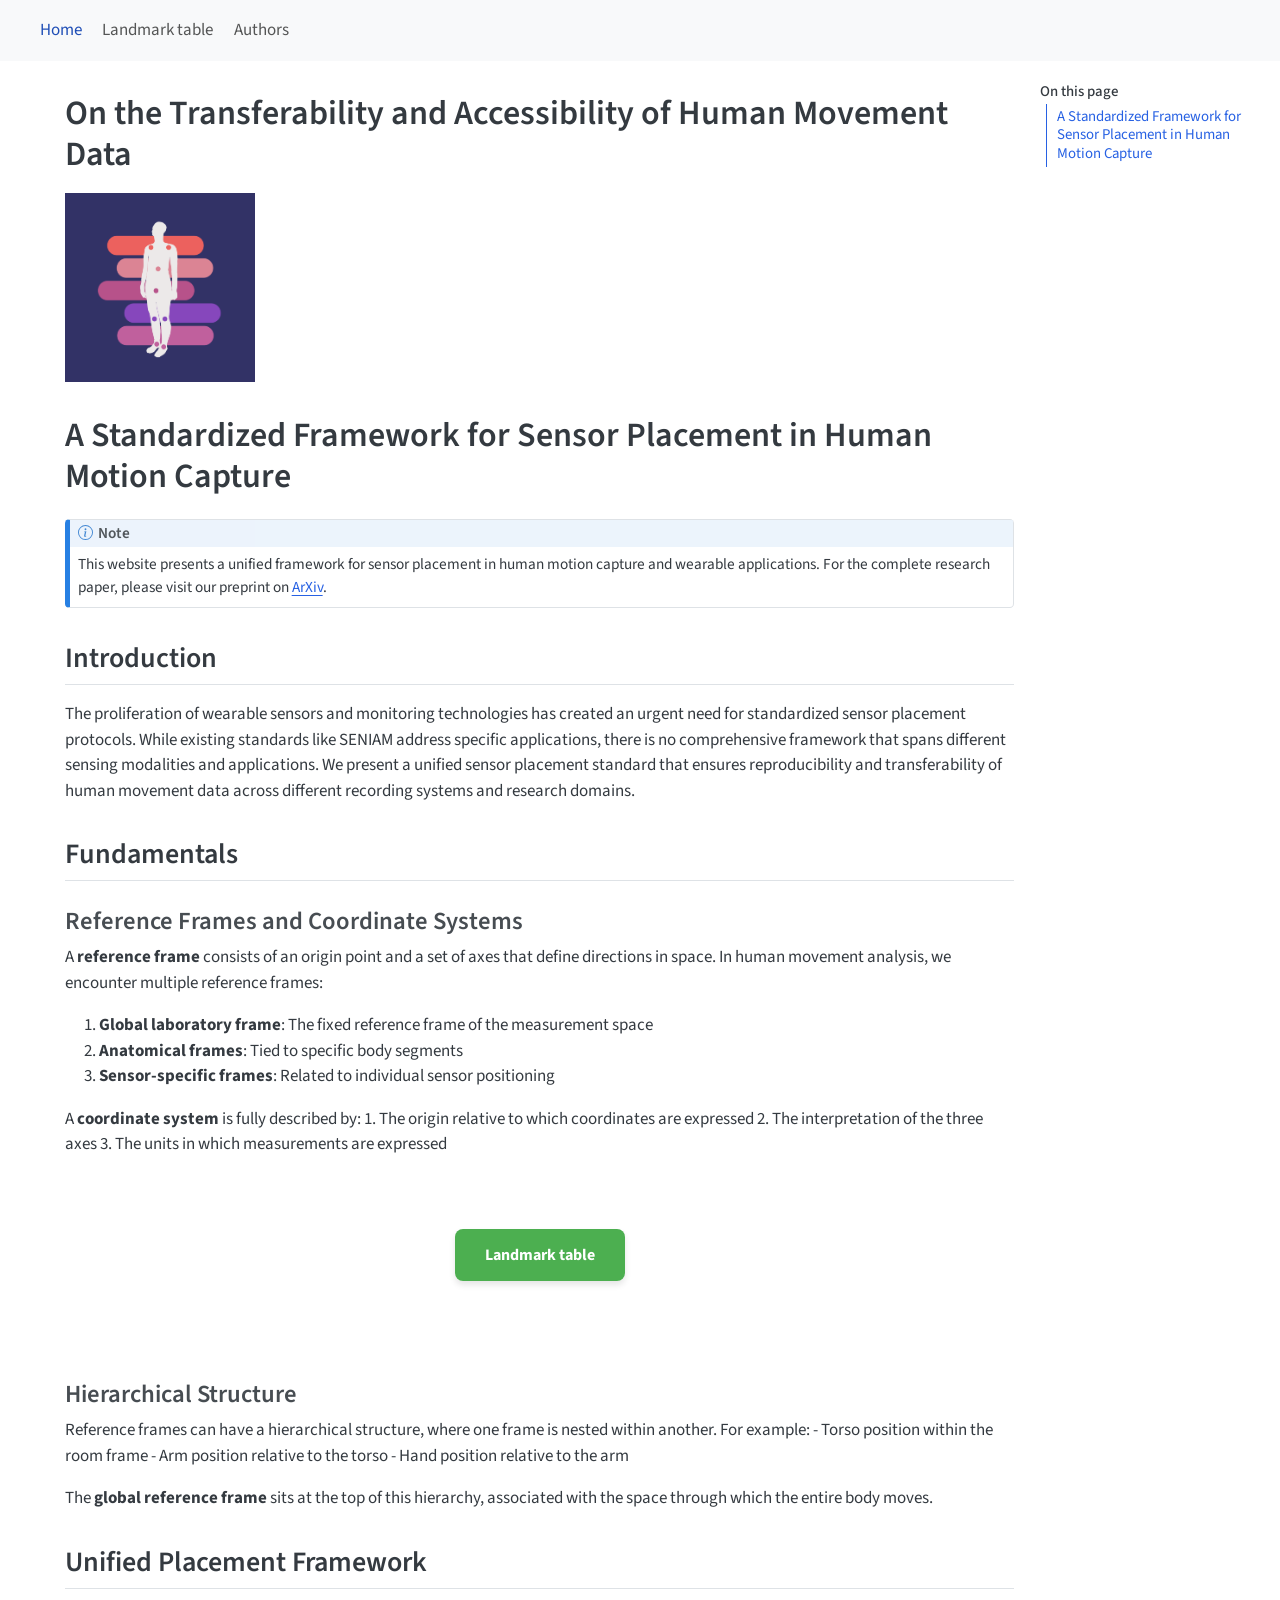
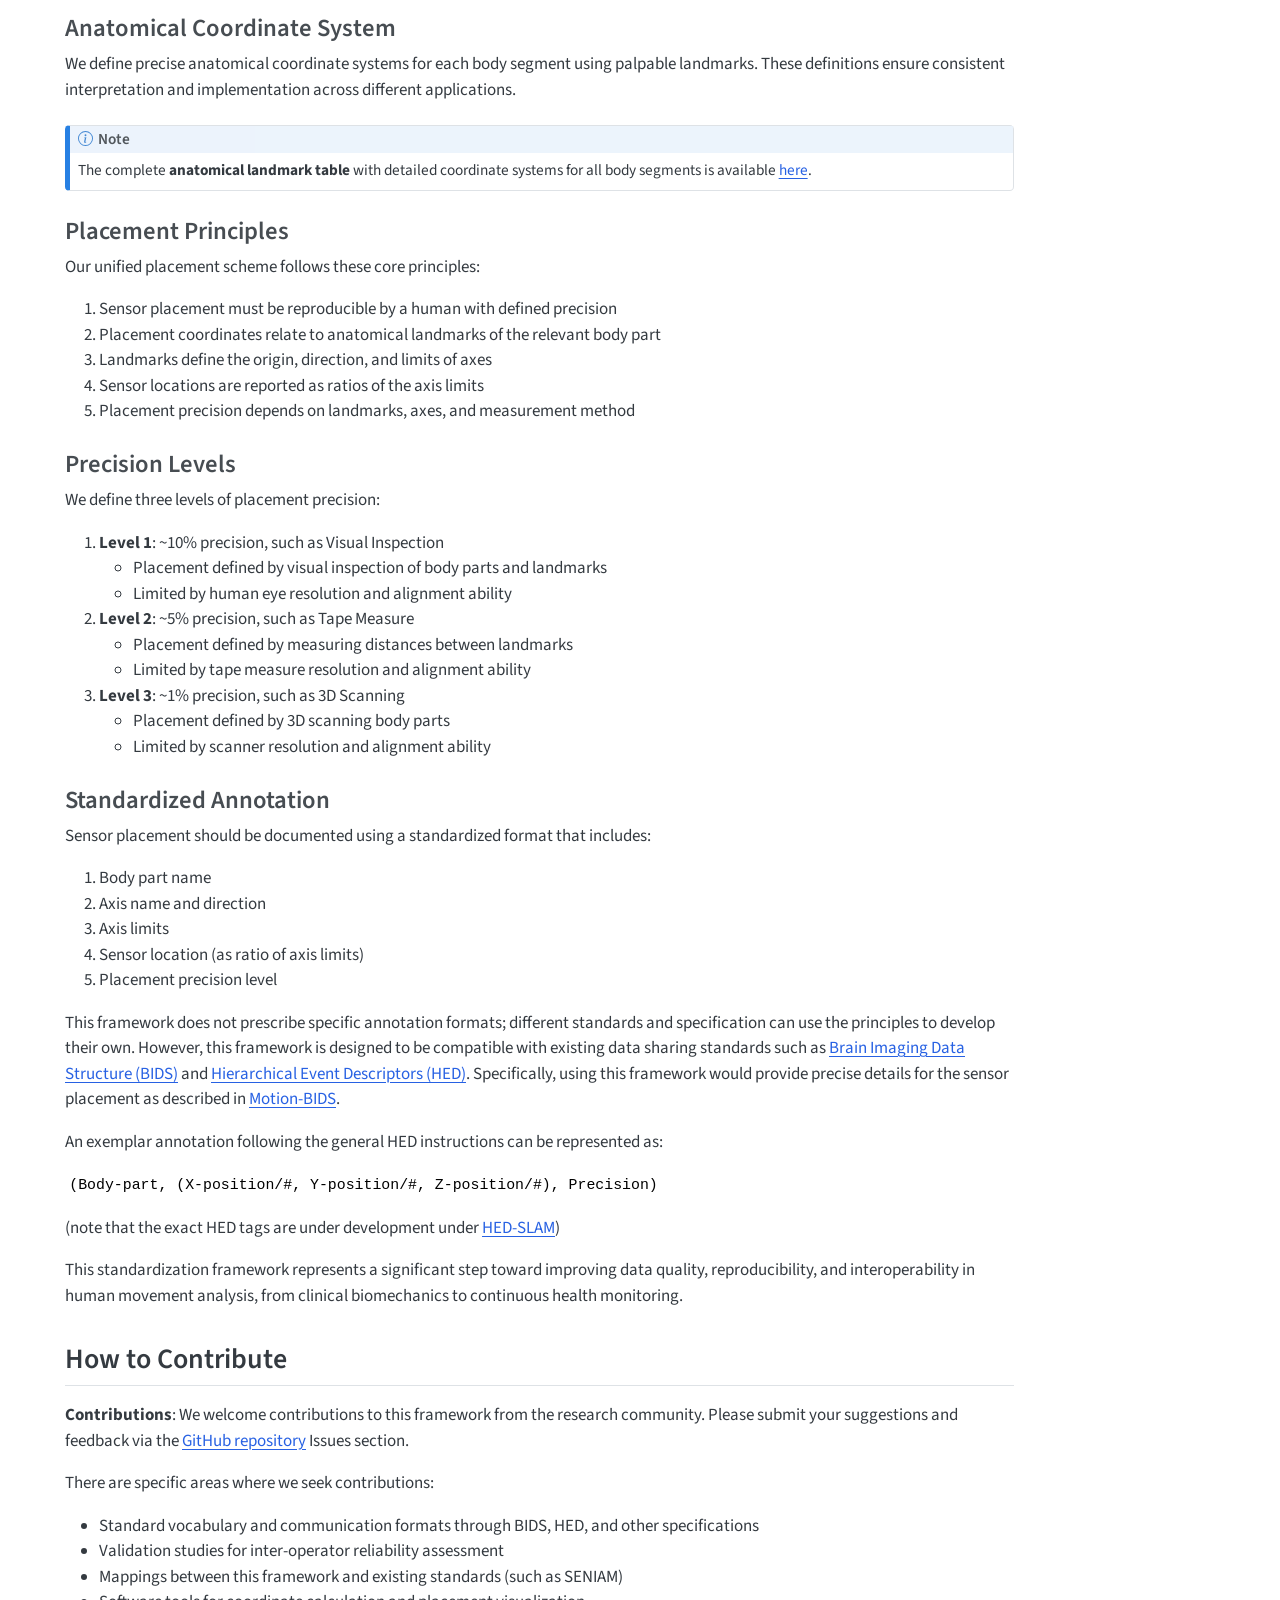
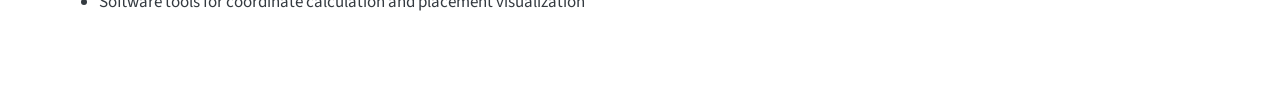
==== commit b39b4f19: "Built site for gh-pages" ====
--- a/index.html
+++ b/index.html
@@ -38,7 +38,7 @@
 <link href="site_libs/quarto-html/quarto-syntax-highlighting-549806ee2085284f45b00abea8c6df48.css" rel="stylesheet" id="quarto-text-highlighting-styles">
 <script src="site_libs/bootstrap/bootstrap.min.js"></script>
 <link href="site_libs/bootstrap/bootstrap-icons.css" rel="stylesheet">
-<link href="site_libs/bootstrap/bootstrap-2f5b8769f52f6b4069dd1b633220925d.min.css" rel="stylesheet" append-hash="true" id="quarto-bootstrap" data-mode="light">
+<link href="site_libs/bootstrap/bootstrap-77c2c14fec56f75afafa5a8bf4850919.min.css" rel="stylesheet" append-hash="true" id="quarto-bootstrap" data-mode="light">
 <script id="quarto-search-options" type="application/json">{
   "location": "navbar",
   "copy-button": false,
@@ -215,7 +215,7 @@
 }
 </style>
 <div class="centered-button">
-<p><a href="subpage.html" class="button-box">Landmark table</a></p>
+<p><a href="anatomical_table.html" class="button-box">Landmark table</a></p>
 </div>
 </section>
 <section id="hierarchical-structure" class="level3">
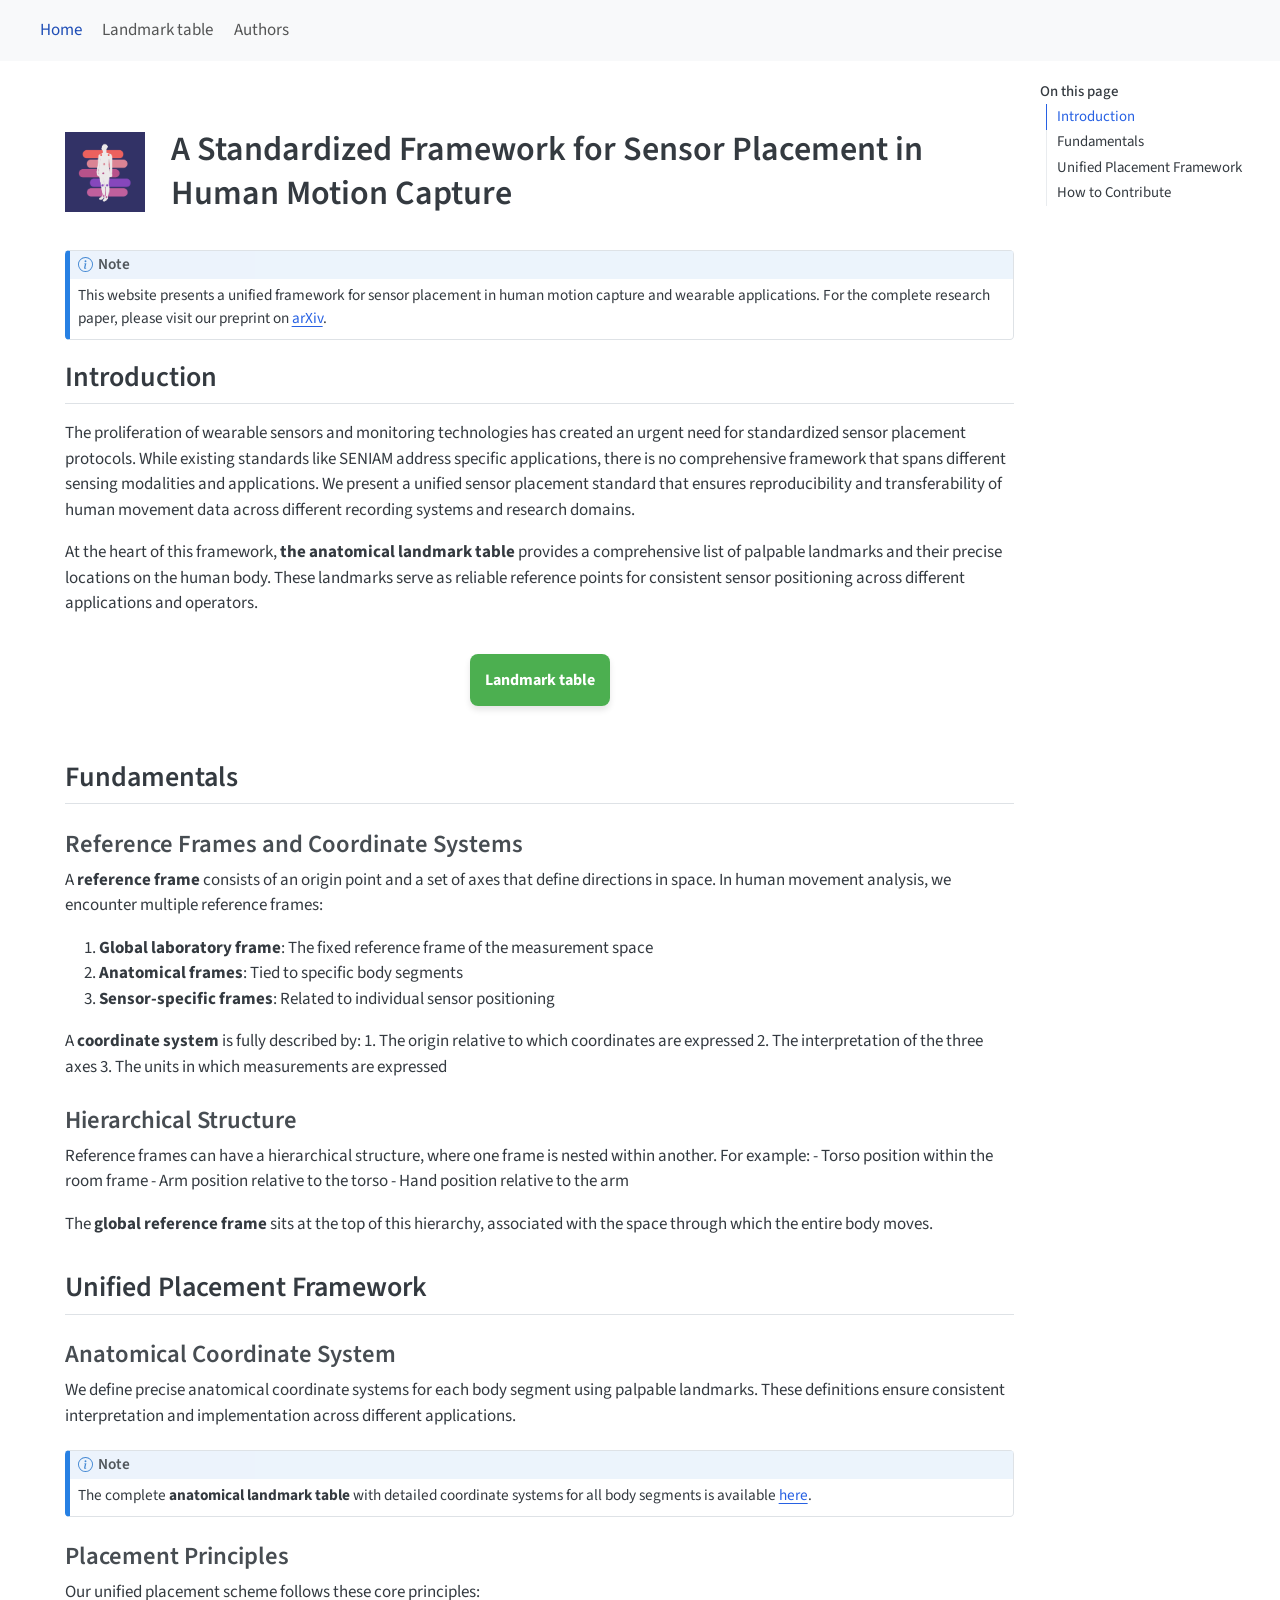
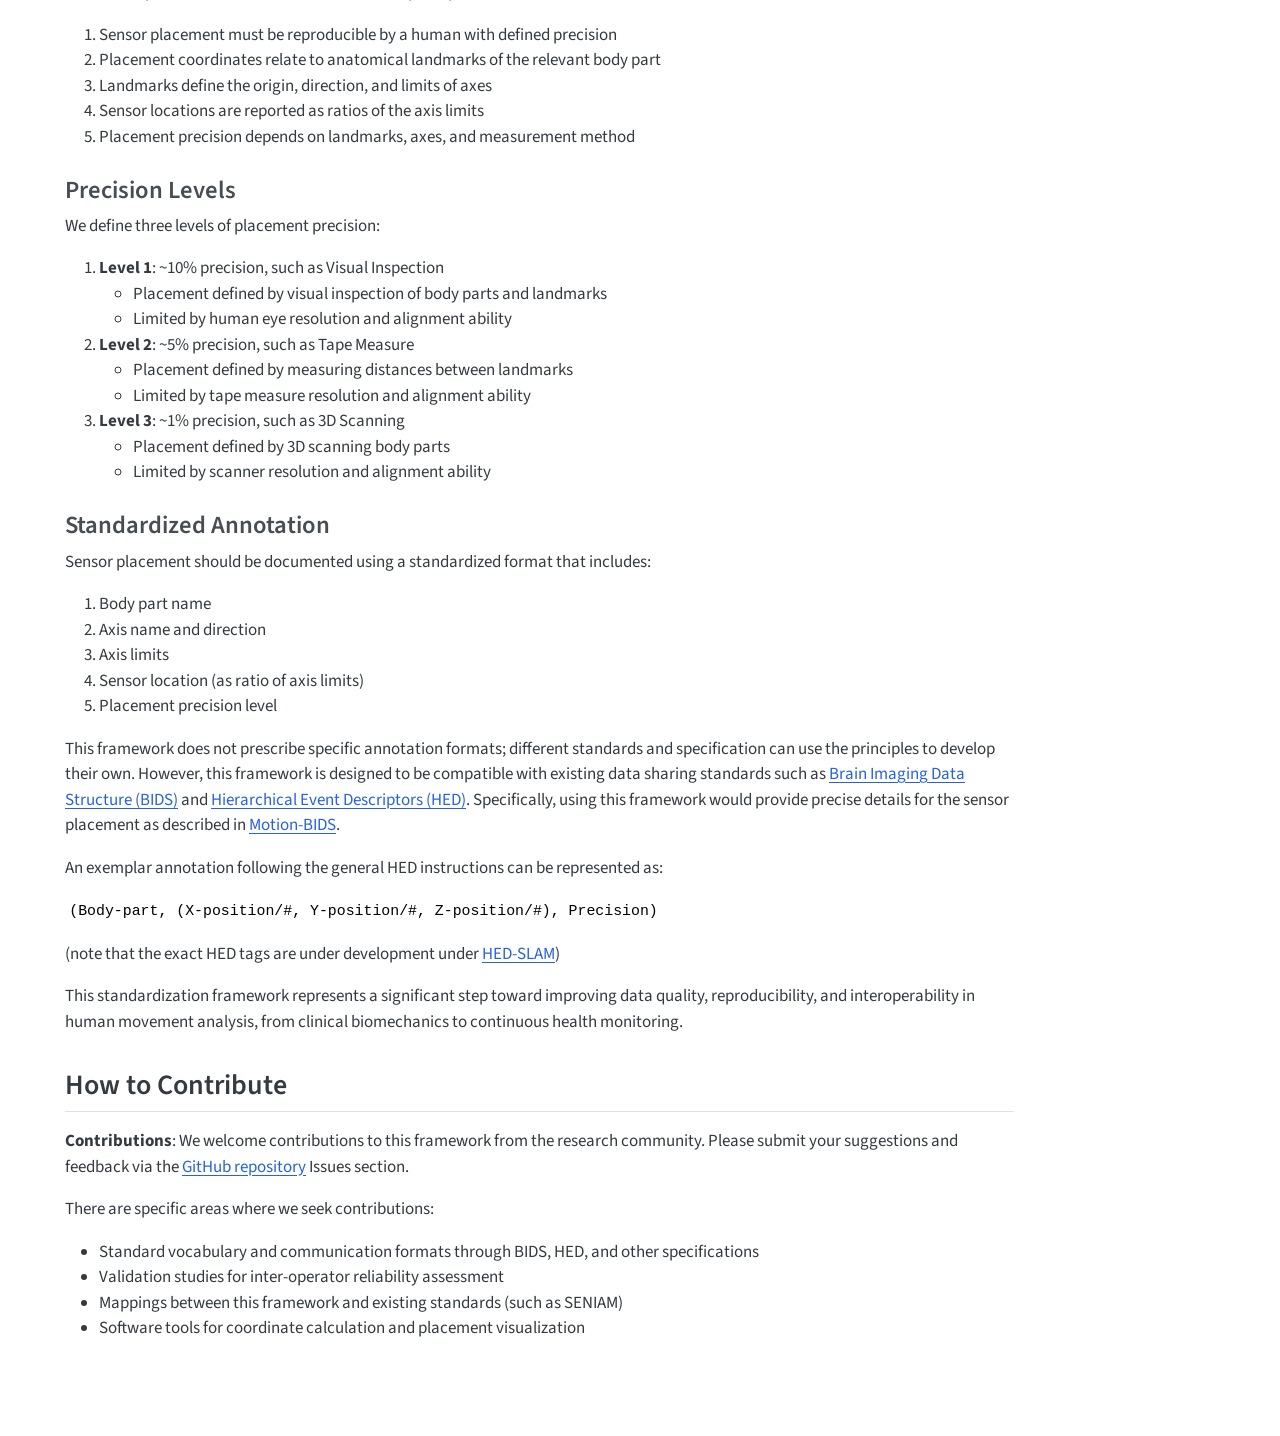
==== commit 2df031eb: "Built site for gh-pages" ====
--- a/index.html
+++ b/index.html
@@ -7,7 +7,7 @@
 <meta name="viewport" content="width=device-width, initial-scale=1.0, user-scalable=yes">
 
 
-<title>On the Transferability and Accessibility of Human Movement Data</title>
+<title>index</title>
 <style>
 code{white-space: pre-wrap;}
 span.smallcaps{font-variant: small-caps;}
@@ -111,9 +111,7 @@
     <h2 id="toc-title">On this page</h2>
    
   <ul>
-  <li><a href="#a-standardized-framework-for-sensor-placement-in-human-motion-capture" id="toc-a-standardized-framework-for-sensor-placement-in-human-motion-capture" class="nav-link active" data-scroll-target="#a-standardized-framework-for-sensor-placement-in-human-motion-capture">A Standardized Framework for Sensor Placement in Human Motion Capture</a>
-  <ul class="collapse">
-  <li><a href="#introduction" id="toc-introduction" class="nav-link" data-scroll-target="#introduction">Introduction</a></li>
+  <li><a href="#introduction" id="toc-introduction" class="nav-link active" data-scroll-target="#introduction">Introduction</a></li>
   <li><a href="#fundamentals" id="toc-fundamentals" class="nav-link" data-scroll-target="#fundamentals">Fundamentals</a>
   <ul class="collapse">
   <li><a href="#reference-frames-and-coordinate-systems" id="toc-reference-frames-and-coordinate-systems" class="nav-link" data-scroll-target="#reference-frames-and-coordinate-systems">Reference Frames and Coordinate Systems</a></li>
@@ -127,35 +125,39 @@
   <li><a href="#standardized-annotation" id="toc-standardized-annotation" class="nav-link" data-scroll-target="#standardized-annotation">Standardized Annotation</a></li>
   </ul></li>
   <li><a href="#how-to-contribute" id="toc-how-to-contribute" class="nav-link" data-scroll-target="#how-to-contribute">How to Contribute</a></li>
-  </ul></li>
   </ul>
 </nav>
     </div>
 <!-- main -->
-<main class="content" id="quarto-document-content">
-
-<header id="title-block-header" class="quarto-title-block default">
-<div class="quarto-title">
-<h1 class="title">On the Transferability and Accessibility of Human Movement Data</h1>
-</div>
-
-
-
-<div class="quarto-title-meta">
-
-    
-  
-    
-  </div>
-  
-
-
-</header>
-
-
-<p><img src="pics/logo_placement.png" class="center img-fluid" style="width:20.0%"></p>
-<section id="a-standardized-framework-for-sensor-placement-in-human-motion-capture" class="level1">
-<h1>A Standardized Framework for Sensor Placement in Human Motion Capture</h1>
+<main class="content" id="quarto-document-content"><header id="title-block-header" class="quarto-title-block"></header>
+
+
+
+
+<style>
+.custom-title {
+  display: flex;
+  align-items: center;
+  gap: 1.5em;
+  margin: 2em 0;
+}
+.custom-title img {
+  width: 80px;
+  height: auto;
+  order: -1; /* Ensures image is always first */
+}
+.custom-title h1 {
+  margin: 0;
+  font-size: 2em;
+  line-height: 1.3;
+}
+</style>
+<div class="custom-title">
+<img src="pics/logo_placement.png" alt="Logo">
+<h1>
+A Standardized Framework for Sensor Placement in Human Motion Capture
+</h1>
+</div>
 <div class="callout callout-style-default callout-note callout-titled">
 <div class="callout-header d-flex align-content-center">
 <div class="callout-icon-container">
@@ -166,12 +168,45 @@
 </div>
 </div>
 <div class="callout-body-container callout-body">
-<p>This website presents a unified framework for sensor placement in human motion capture and wearable applications. For the complete research paper, please visit our preprint on <a href="https://doi.org/10.48550/arXiv.2412.21159">ArXiv</a>.</p>
+<p>This website presents a unified framework for sensor placement in human motion capture and wearable applications. For the complete research paper, please visit our preprint on <a href="https://doi.org/10.48550/arXiv.2412.21159">arXiv</a>.</p>
 </div>
 </div>
 <section id="introduction" class="level2">
 <h2 class="anchored" data-anchor-id="introduction">Introduction</h2>
 <p>The proliferation of wearable sensors and monitoring technologies has created an urgent need for standardized sensor placement protocols. While existing standards like SENIAM address specific applications, there is no comprehensive framework that spans different sensing modalities and applications. We present a unified sensor placement standard that ensures reproducibility and transferability of human movement data across different recording systems and research domains.</p>
+<p>At the heart of this framework, <strong>the anatomical landmark table</strong> provides a comprehensive list of palpable landmarks and their precise locations on the human body. These landmarks serve as reliable reference points for consistent sensor positioning across different applications and operators.</p>
+<style>
+/* Style the button to appear as a box */
+.centered-button {
+  display: flex;
+  justify-content: center;
+  align-items: center;
+  margin: 3em 0em; /* Reduced vertical spacing */
+}
+
+.button-box {
+  background-color: #4CAF50; /* Replace with your desired color */
+  color: white;
+  padding: 15px 15px;
+  text-align: center;
+  text-decoration: none;
+  font-size: 16px;
+  font-weight: bold;
+  border-radius: 8px;
+  border: none;
+  cursor: pointer;
+  box-shadow: 0px 4px 6px rgba(0, 0, 0, 0.1);
+  transition: background-color 0.3s, transform 0.3s;
+}
+
+.button-box:hover {
+  background-color: #45a049; /* Darker green on hover */
+  transform: scale(1.05); /* Slightly enlarges on hover */
+}
+</style>
+<div class="centered-button">
+<p><a href="anatomical_table.html" class="button-box">Landmark table</a></p>
+</div>
 </section>
 <section id="fundamentals" class="level2">
 <h2 class="anchored" data-anchor-id="fundamentals">Fundamentals</h2>
@@ -184,39 +219,6 @@
 <li><strong>Sensor-specific frames</strong>: Related to individual sensor positioning</li>
 </ol>
 <p>A <strong>coordinate system</strong> is fully described by: 1. The origin relative to which coordinates are expressed 2. The interpretation of the three axes 3. The units in which measurements are expressed</p>
-<style>
-/* Style the button to appear as a box */
-.centered-button {
-  display: flex;
-  justify-content: center;
-  align-items: center;
-  height: 20vh; /* Vertically center */
-  margin: 0; /* Remove default margin */
-}
-
-.button-box {
-  background-color: #4CAF50; /* Replace with your desired color */
-  color: white;
-  padding: 15px 30px;
-  text-align: center;
-  text-decoration: none;
-  font-size: 16px;
-  font-weight: bold;
-  border-radius: 8px;
-  border: none;
-  cursor: pointer;
-  box-shadow: 0px 4px 6px rgba(0, 0, 0, 0.1);
-  transition: background-color 0.3s, transform 0.3s;
-}
-
-.button-box:hover {
-  background-color: #45a049; /* Darker green on hover */
-  transform: scale(1.05); /* Slightly enlarges on hover */
-}
-</style>
-<div class="centered-button">
-<p><a href="anatomical_table.html" class="button-box">Landmark table</a></p>
-</div>
 </section>
 <section id="hierarchical-structure" class="level3">
 <h3 class="anchored" data-anchor-id="hierarchical-structure">Hierarchical Structure</h3>
@@ -304,7 +306,6 @@
 </ul>
 
 
-</section>
 </section>
 
 </main> <!-- /main -->
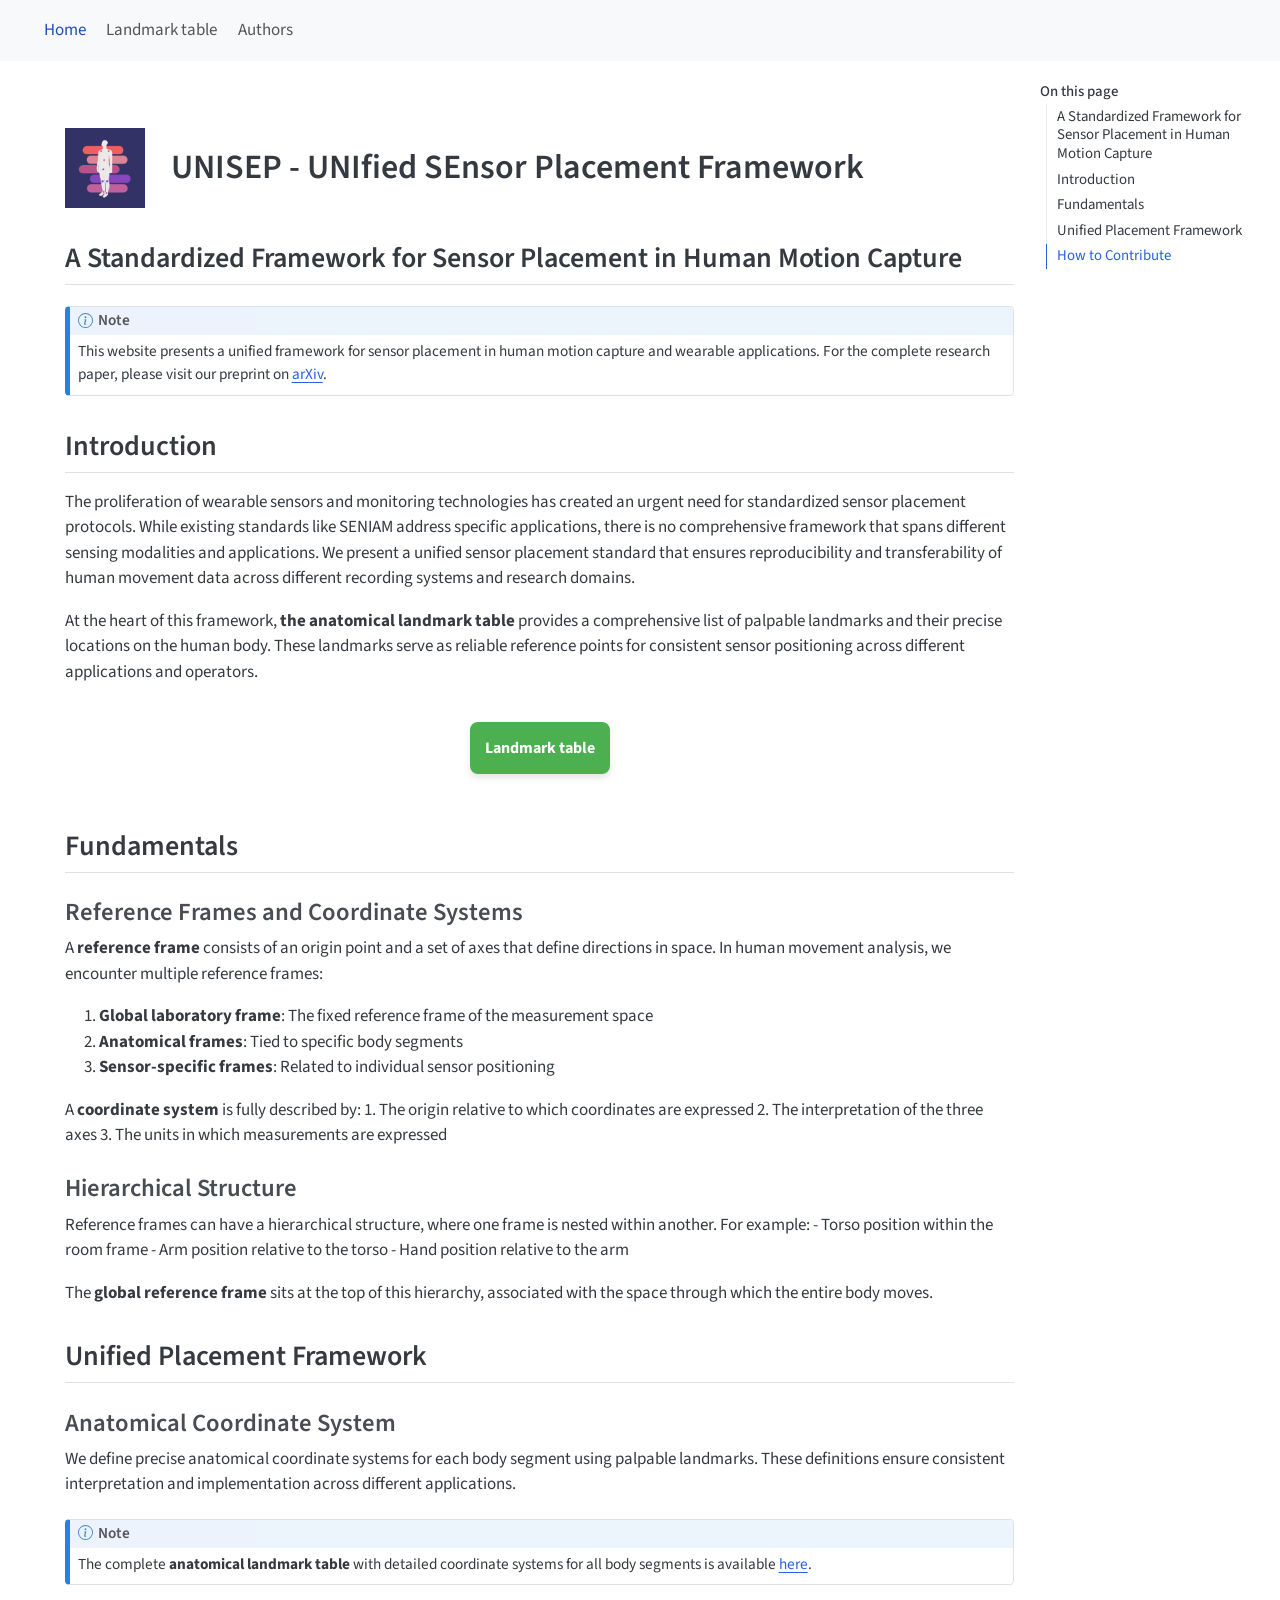
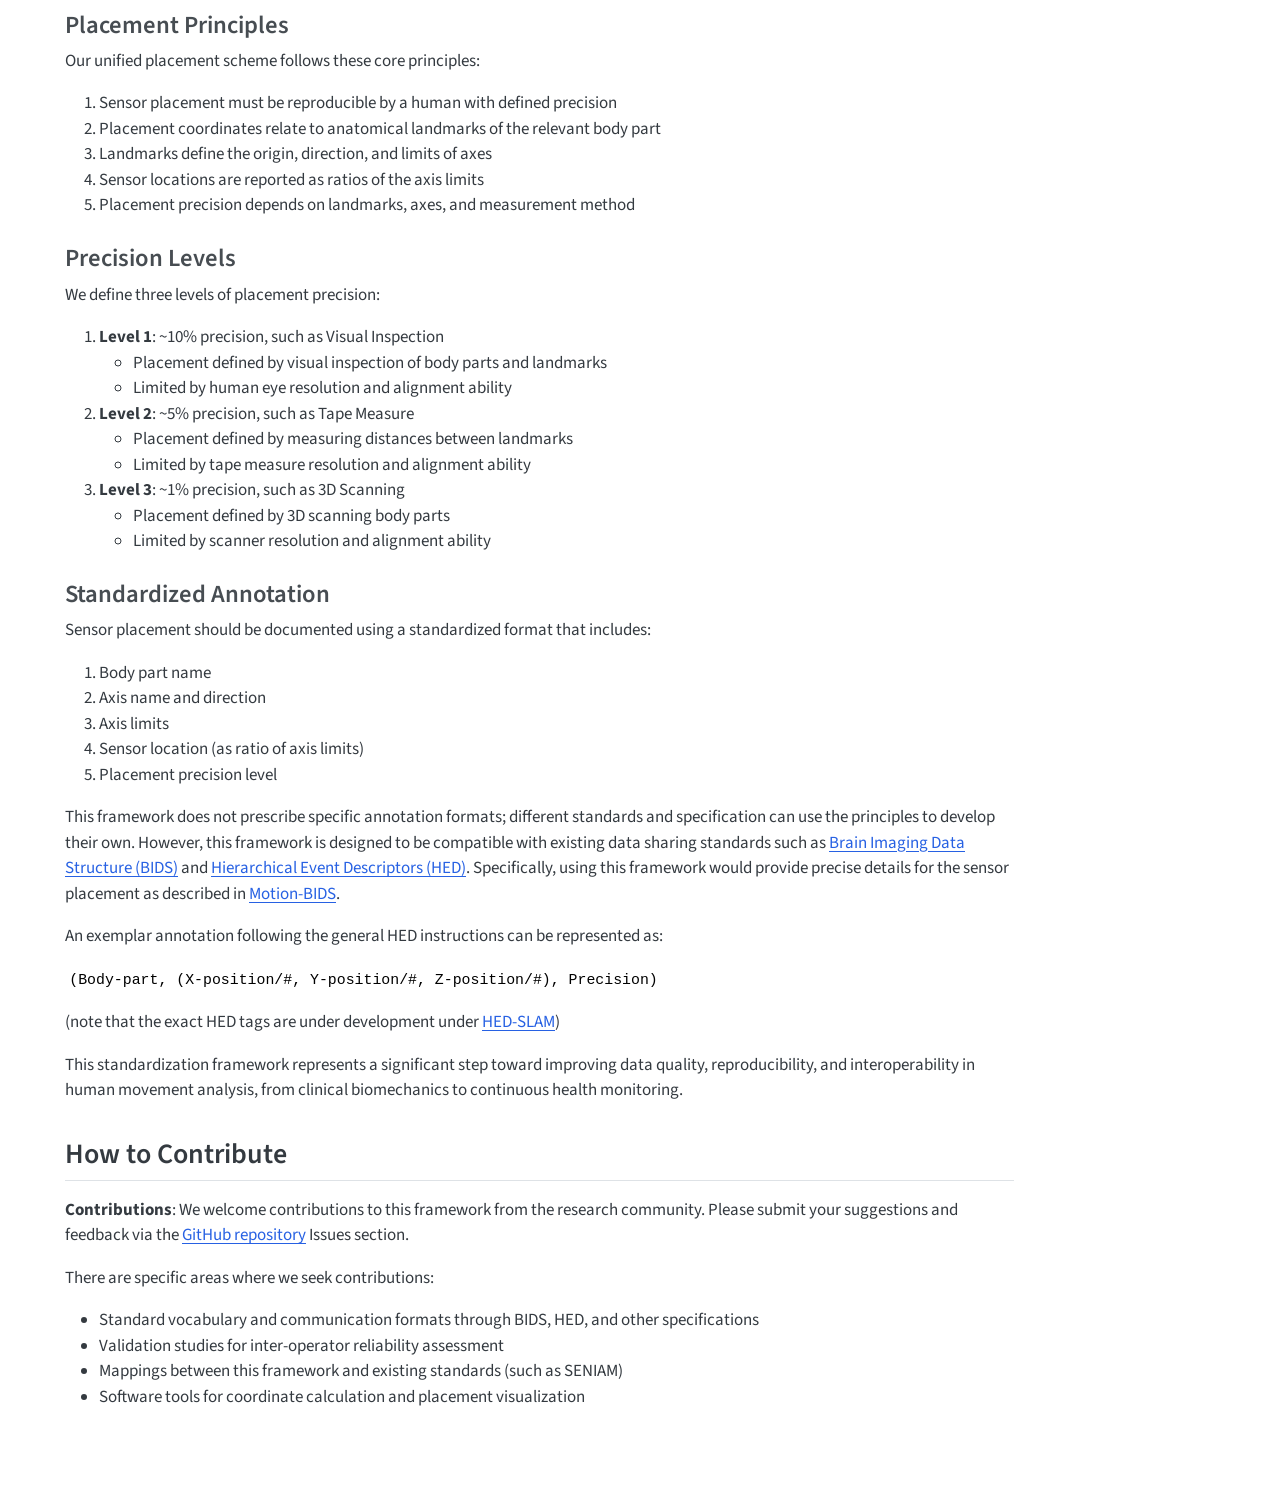
==== commit 8b81fb93: "Built site for gh-pages" ====
--- a/index.html
+++ b/index.html
@@ -2,7 +2,7 @@
 <html xmlns="http://www.w3.org/1999/xhtml" lang="en" xml:lang="en"><head>
 
 <meta charset="utf-8">
-<meta name="generator" content="quarto-1.6.40">
+<meta name="generator" content="quarto-1.8.25">
 
 <meta name="viewport" content="width=device-width, initial-scale=1.0, user-scalable=yes">
 
@@ -30,15 +30,17 @@
 <script src="site_libs/quarto-search/fuse.min.js"></script>
 <script src="site_libs/quarto-search/quarto-search.js"></script>
 <meta name="quarto:offset" content="./">
-<script src="site_libs/quarto-html/quarto.js"></script>
+<script src="site_libs/quarto-html/quarto.js" type="module"></script>
+<script src="site_libs/quarto-html/tabsets/tabsets.js" type="module"></script>
+<script src="site_libs/quarto-html/axe/axe-check.js" type="module"></script>
 <script src="site_libs/quarto-html/popper.min.js"></script>
 <script src="site_libs/quarto-html/tippy.umd.min.js"></script>
 <script src="site_libs/quarto-html/anchor.min.js"></script>
 <link href="site_libs/quarto-html/tippy.css" rel="stylesheet">
-<link href="site_libs/quarto-html/quarto-syntax-highlighting-549806ee2085284f45b00abea8c6df48.css" rel="stylesheet" id="quarto-text-highlighting-styles">
+<link href="site_libs/quarto-html/quarto-syntax-highlighting-7b89279ff1a6dce999919e0e67d4d9ec.css" rel="stylesheet" id="quarto-text-highlighting-styles">
 <script src="site_libs/bootstrap/bootstrap.min.js"></script>
 <link href="site_libs/bootstrap/bootstrap-icons.css" rel="stylesheet">
-<link href="site_libs/bootstrap/bootstrap-77c2c14fec56f75afafa5a8bf4850919.min.css" rel="stylesheet" append-hash="true" id="quarto-bootstrap" data-mode="light">
+<link href="site_libs/bootstrap/bootstrap-40b9f65ab8db4e29d53104f620667ceb.min.css" rel="stylesheet" append-hash="true" id="quarto-bootstrap" data-mode="light">
 <script id="quarto-search-options" type="application/json">{
   "location": "navbar",
   "copy-button": false,
@@ -71,12 +73,16 @@
 <link rel="stylesheet" href="styles.css">
 </head>
 
-<body class="nav-fixed">
+<body class="nav-fixed quarto-light">
 
 <div id="quarto-search-results"></div>
   <header id="quarto-header" class="headroom fixed-top">
     <nav class="navbar navbar-expand-lg " data-bs-theme="dark">
       <div class="navbar-container container-fluid">
+      <div class="navbar-brand-container mx-auto">
+    <a href="./index.html" class="navbar-brand navbar-brand-logo">
+    </a>
+  </div>
             <div id="quarto-search" class="" title="Search"></div>
           <button class="navbar-toggler" type="button" data-bs-toggle="collapse" data-bs-target="#navbarCollapse" aria-controls="navbarCollapse" role="menu" aria-expanded="false" aria-label="Toggle navigation" onclick="if (window.quartoToggleHeadroom) { window.quartoToggleHeadroom(); }">
   <span class="navbar-toggler-icon"></span>
@@ -111,7 +117,8 @@
     <h2 id="toc-title">On this page</h2>
    
   <ul>
-  <li><a href="#introduction" id="toc-introduction" class="nav-link active" data-scroll-target="#introduction">Introduction</a></li>
+  <li><a href="#a-standardized-framework-for-sensor-placement-in-human-motion-capture" id="toc-a-standardized-framework-for-sensor-placement-in-human-motion-capture" class="nav-link active" data-scroll-target="#a-standardized-framework-for-sensor-placement-in-human-motion-capture">A Standardized Framework for Sensor Placement in Human Motion Capture</a></li>
+  <li><a href="#introduction" id="toc-introduction" class="nav-link" data-scroll-target="#introduction">Introduction</a></li>
   <li><a href="#fundamentals" id="toc-fundamentals" class="nav-link" data-scroll-target="#fundamentals">Fundamentals</a>
   <ul class="collapse">
   <li><a href="#reference-frames-and-coordinate-systems" id="toc-reference-frames-and-coordinate-systems" class="nav-link" data-scroll-target="#reference-frames-and-coordinate-systems">Reference Frames and Coordinate Systems</a></li>
@@ -155,9 +162,11 @@
 <div class="custom-title">
 <img src="pics/logo_placement.png" alt="Logo">
 <h1>
-A Standardized Framework for Sensor Placement in Human Motion Capture
+UNISEP - UNIfied SEnsor Placement Framework
 </h1>
 </div>
+<section id="a-standardized-framework-for-sensor-placement-in-human-motion-capture" class="level2">
+<h2 class="anchored" data-anchor-id="a-standardized-framework-for-sensor-placement-in-human-motion-capture">A Standardized Framework for Sensor Placement in Human Motion Capture</h2>
 <div class="callout callout-style-default callout-note callout-titled">
 <div class="callout-header d-flex align-content-center">
 <div class="callout-icon-container">
@@ -171,6 +180,7 @@
 <p>This website presents a unified framework for sensor placement in human motion capture and wearable applications. For the complete research paper, please visit our preprint on <a href="https://doi.org/10.48550/arXiv.2412.21159">arXiv</a>.</p>
 </div>
 </div>
+</section>
 <section id="introduction" class="level2">
 <h2 class="anchored" data-anchor-id="introduction">Introduction</h2>
 <p>The proliferation of wearable sensors and monitoring technologies has created an urgent need for standardized sensor placement protocols. While existing standards like SENIAM address specific applications, there is no comprehensive framework that spans different sensing modalities and applications. We present a unified sensor placement standard that ensures reproducibility and transferability of human movement data across different recording systems and research domains.</p>
@@ -310,236 +320,243 @@
 
 </main> <!-- /main -->
 <script id="quarto-html-after-body" type="application/javascript">
-window.document.addEventListener("DOMContentLoaded", function (event) {
-  const toggleBodyColorMode = (bsSheetEl) => {
-    const mode = bsSheetEl.getAttribute("data-mode");
-    const bodyEl = window.document.querySelector("body");
-    if (mode === "dark") {
-      bodyEl.classList.add("quarto-dark");
-      bodyEl.classList.remove("quarto-light");
-    } else {
-      bodyEl.classList.add("quarto-light");
-      bodyEl.classList.remove("quarto-dark");
-    }
-  }
-  const toggleBodyColorPrimary = () => {
-    const bsSheetEl = window.document.querySelector("link#quarto-bootstrap");
-    if (bsSheetEl) {
-      toggleBodyColorMode(bsSheetEl);
-    }
-  }
-  toggleBodyColorPrimary();  
-  const icon = "";
-  const anchorJS = new window.AnchorJS();
-  anchorJS.options = {
-    placement: 'right',
-    icon: icon
-  };
-  anchorJS.add('.anchored');
-  const isCodeAnnotation = (el) => {
-    for (const clz of el.classList) {
-      if (clz.startsWith('code-annotation-')) {                     
-        return true;
-      }
-    }
-    return false;
-  }
-  const onCopySuccess = function(e) {
-    // button target
-    const button = e.trigger;
-    // don't keep focus
-    button.blur();
-    // flash "checked"
-    button.classList.add('code-copy-button-checked');
-    var currentTitle = button.getAttribute("title");
-    button.setAttribute("title", "Copied!");
-    let tooltip;
-    if (window.bootstrap) {
-      button.setAttribute("data-bs-toggle", "tooltip");
-      button.setAttribute("data-bs-placement", "left");
-      button.setAttribute("data-bs-title", "Copied!");
-      tooltip = new bootstrap.Tooltip(button, 
-        { trigger: "manual", 
-          customClass: "code-copy-button-tooltip",
-          offset: [0, -8]});
-      tooltip.show();    
-    }
-    setTimeout(function() {
-      if (tooltip) {
-        tooltip.hide();
-        button.removeAttribute("data-bs-title");
-        button.removeAttribute("data-bs-toggle");
-        button.removeAttribute("data-bs-placement");
-      }
-      button.setAttribute("title", currentTitle);
-      button.classList.remove('code-copy-button-checked');
-    }, 1000);
-    // clear code selection
-    e.clearSelection();
-  }
-  const getTextToCopy = function(trigger) {
-      const codeEl = trigger.previousElementSibling.cloneNode(true);
+  window.document.addEventListener("DOMContentLoaded", function (event) {
+    const icon = "";
+    const anchorJS = new window.AnchorJS();
+    anchorJS.options = {
+      placement: 'right',
+      icon: icon
+    };
+    anchorJS.add('.anchored');
+    const isCodeAnnotation = (el) => {
+      for (const clz of el.classList) {
+        if (clz.startsWith('code-annotation-')) {                     
+          return true;
+        }
+      }
+      return false;
+    }
+    const onCopySuccess = function(e) {
+      // button target
+      const button = e.trigger;
+      // don't keep focus
+      button.blur();
+      // flash "checked"
+      button.classList.add('code-copy-button-checked');
+      var currentTitle = button.getAttribute("title");
+      button.setAttribute("title", "Copied!");
+      let tooltip;
+      if (window.bootstrap) {
+        button.setAttribute("data-bs-toggle", "tooltip");
+        button.setAttribute("data-bs-placement", "left");
+        button.setAttribute("data-bs-title", "Copied!");
+        tooltip = new bootstrap.Tooltip(button, 
+          { trigger: "manual", 
+            customClass: "code-copy-button-tooltip",
+            offset: [0, -8]});
+        tooltip.show();    
+      }
+      setTimeout(function() {
+        if (tooltip) {
+          tooltip.hide();
+          button.removeAttribute("data-bs-title");
+          button.removeAttribute("data-bs-toggle");
+          button.removeAttribute("data-bs-placement");
+        }
+        button.setAttribute("title", currentTitle);
+        button.classList.remove('code-copy-button-checked');
+      }, 1000);
+      // clear code selection
+      e.clearSelection();
+    }
+    const getTextToCopy = function(trigger) {
+      const outerScaffold = trigger.parentElement.cloneNode(true);
+      const codeEl = outerScaffold.querySelector('code');
       for (const childEl of codeEl.children) {
         if (isCodeAnnotation(childEl)) {
           childEl.remove();
         }
       }
       return codeEl.innerText;
-  }
-  const clipboard = new window.ClipboardJS('.code-copy-button:not([data-in-quarto-modal])', {
-    text: getTextToCopy
-  });
-  clipboard.on('success', onCopySuccess);
-  if (window.document.getElementById('quarto-embedded-source-code-modal')) {
-    const clipboardModal = new window.ClipboardJS('.code-copy-button[data-in-quarto-modal]', {
-      text: getTextToCopy,
-      container: window.document.getElementById('quarto-embedded-source-code-modal')
+    }
+    const clipboard = new window.ClipboardJS('.code-copy-button:not([data-in-quarto-modal])', {
+      text: getTextToCopy
     });
-    clipboardModal.on('success', onCopySuccess);
-  }
-    var localhostRegex = new RegExp(/^(?:http|https):\/\/localhost\:?[0-9]*\//);
-    var mailtoRegex = new RegExp(/^mailto:/);
-      var filterRegex = new RegExp("https:\/\/human-sensor-placement\.github\.io\/");
-    var isInternal = (href) => {
-        return filterRegex.test(href) || localhostRegex.test(href) || mailtoRegex.test(href);
-    }
-    // Inspect non-navigation links and adorn them if external
- 	var links = window.document.querySelectorAll('a[href]:not(.nav-link):not(.navbar-brand):not(.toc-action):not(.sidebar-link):not(.sidebar-item-toggle):not(.pagination-link):not(.no-external):not([aria-hidden]):not(.dropdown-item):not(.quarto-navigation-tool):not(.about-link)');
-    for (var i=0; i<links.length; i++) {
-      const link = links[i];
-      if (!isInternal(link.href)) {
-        // undo the damage that might have been done by quarto-nav.js in the case of
-        // links that we want to consider external
-        if (link.dataset.originalHref !== undefined) {
-          link.href = link.dataset.originalHref;
-        }
-      }
-    }
-  function tippyHover(el, contentFn, onTriggerFn, onUntriggerFn) {
-    const config = {
-      allowHTML: true,
-      maxWidth: 500,
-      delay: 100,
-      arrow: false,
-      appendTo: function(el) {
-          return el.parentElement;
-      },
-      interactive: true,
-      interactiveBorder: 10,
-      theme: 'quarto',
-      placement: 'bottom-start',
-    };
-    if (contentFn) {
-      config.content = contentFn;
-    }
-    if (onTriggerFn) {
-      config.onTrigger = onTriggerFn;
-    }
-    if (onUntriggerFn) {
-      config.onUntrigger = onUntriggerFn;
-    }
-    window.tippy(el, config); 
-  }
-  const noterefs = window.document.querySelectorAll('a[role="doc-noteref"]');
-  for (var i=0; i<noterefs.length; i++) {
-    const ref = noterefs[i];
-    tippyHover(ref, function() {
-      // use id or data attribute instead here
-      let href = ref.getAttribute('data-footnote-href') || ref.getAttribute('href');
-      try { href = new URL(href).hash; } catch {}
-      const id = href.replace(/^#\/?/, "");
-      const note = window.document.getElementById(id);
-      if (note) {
-        return note.innerHTML;
+    clipboard.on('success', onCopySuccess);
+    if (window.document.getElementById('quarto-embedded-source-code-modal')) {
+      const clipboardModal = new window.ClipboardJS('.code-copy-button[data-in-quarto-modal]', {
+        text: getTextToCopy,
+        container: window.document.getElementById('quarto-embedded-source-code-modal')
+      });
+      clipboardModal.on('success', onCopySuccess);
+    }
+      var localhostRegex = new RegExp(/^(?:http|https):\/\/localhost\:?[0-9]*\//);
+      var mailtoRegex = new RegExp(/^mailto:/);
+        var filterRegex = new RegExp("https:\/\/unisep-framework\.github\.io\/");
+      var isInternal = (href) => {
+          return filterRegex.test(href) || localhostRegex.test(href) || mailtoRegex.test(href);
+      }
+      // Inspect non-navigation links and adorn them if external
+     var links = window.document.querySelectorAll('a[href]:not(.nav-link):not(.navbar-brand):not(.toc-action):not(.sidebar-link):not(.sidebar-item-toggle):not(.pagination-link):not(.no-external):not([aria-hidden]):not(.dropdown-item):not(.quarto-navigation-tool):not(.about-link)');
+      for (var i=0; i<links.length; i++) {
+        const link = links[i];
+        if (!isInternal(link.href)) {
+          // undo the damage that might have been done by quarto-nav.js in the case of
+          // links that we want to consider external
+          if (link.dataset.originalHref !== undefined) {
+            link.href = link.dataset.originalHref;
+          }
+        }
+      }
+    function tippyHover(el, contentFn, onTriggerFn, onUntriggerFn) {
+      const config = {
+        allowHTML: true,
+        maxWidth: 500,
+        delay: 100,
+        arrow: false,
+        appendTo: function(el) {
+            return el.parentElement;
+        },
+        interactive: true,
+        interactiveBorder: 10,
+        theme: 'quarto',
+        placement: 'bottom-start',
+      };
+      if (contentFn) {
+        config.content = contentFn;
+      }
+      if (onTriggerFn) {
+        config.onTrigger = onTriggerFn;
+      }
+      if (onUntriggerFn) {
+        config.onUntrigger = onUntriggerFn;
+      }
+      window.tippy(el, config); 
+    }
+    const noterefs = window.document.querySelectorAll('a[role="doc-noteref"]');
+    for (var i=0; i<noterefs.length; i++) {
+      const ref = noterefs[i];
+      tippyHover(ref, function() {
+        // use id or data attribute instead here
+        let href = ref.getAttribute('data-footnote-href') || ref.getAttribute('href');
+        try { href = new URL(href).hash; } catch {}
+        const id = href.replace(/^#\/?/, "");
+        const note = window.document.getElementById(id);
+        if (note) {
+          return note.innerHTML;
+        } else {
+          return "";
+        }
+      });
+    }
+    const xrefs = window.document.querySelectorAll('a.quarto-xref');
+    const processXRef = (id, note) => {
+      // Strip column container classes
+      const stripColumnClz = (el) => {
+        el.classList.remove("page-full", "page-columns");
+        if (el.children) {
+          for (const child of el.children) {
+            stripColumnClz(child);
+          }
+        }
+      }
+      stripColumnClz(note)
+      if (id === null || id.startsWith('sec-')) {
+        // Special case sections, only their first couple elements
+        const container = document.createElement("div");
+        if (note.children && note.children.length > 2) {
+          container.appendChild(note.children[0].cloneNode(true));
+          for (let i = 1; i < note.children.length; i++) {
+            const child = note.children[i];
+            if (child.tagName === "P" && child.innerText === "") {
+              continue;
+            } else {
+              container.appendChild(child.cloneNode(true));
+              break;
+            }
+          }
+          if (window.Quarto?.typesetMath) {
+            window.Quarto.typesetMath(container);
+          }
+          return container.innerHTML
+        } else {
+          if (window.Quarto?.typesetMath) {
+            window.Quarto.typesetMath(note);
+          }
+          return note.innerHTML;
+        }
       } else {
-        return "";
-      }
-    });
-  }
-  const xrefs = window.document.querySelectorAll('a.quarto-xref');
-  const processXRef = (id, note) => {
-    // Strip column container classes
-    const stripColumnClz = (el) => {
-      el.classList.remove("page-full", "page-columns");
-      if (el.children) {
-        for (const child of el.children) {
-          stripColumnClz(child);
-        }
-      }
-    }
-    stripColumnClz(note)
-    if (id === null || id.startsWith('sec-')) {
-      // Special case sections, only their first couple elements
-      const container = document.createElement("div");
-      if (note.children && note.children.length > 2) {
-        container.appendChild(note.children[0].cloneNode(true));
-        for (let i = 1; i < note.children.length; i++) {
-          const child = note.children[i];
-          if (child.tagName === "P" && child.innerText === "") {
-            continue;
-          } else {
-            container.appendChild(child.cloneNode(true));
-            break;
-          }
-        }
-        if (window.Quarto?.typesetMath) {
-          window.Quarto.typesetMath(container);
-        }
-        return container.innerHTML
-      } else {
+        // Remove any anchor links if they are present
+        const anchorLink = note.querySelector('a.anchorjs-link');
+        if (anchorLink) {
+          anchorLink.remove();
+        }
         if (window.Quarto?.typesetMath) {
           window.Quarto.typesetMath(note);
         }
-        return note.innerHTML;
-      }
-    } else {
-      // Remove any anchor links if they are present
-      const anchorLink = note.querySelector('a.anchorjs-link');
-      if (anchorLink) {
-        anchorLink.remove();
-      }
-      if (window.Quarto?.typesetMath) {
-        window.Quarto.typesetMath(note);
-      }
-      if (note.classList.contains("callout")) {
-        return note.outerHTML;
-      } else {
-        return note.innerHTML;
-      }
-    }
-  }
-  for (var i=0; i<xrefs.length; i++) {
-    const xref = xrefs[i];
-    tippyHover(xref, undefined, function(instance) {
-      instance.disable();
-      let url = xref.getAttribute('href');
-      let hash = undefined; 
-      if (url.startsWith('#')) {
-        hash = url;
-      } else {
-        try { hash = new URL(url).hash; } catch {}
-      }
-      if (hash) {
-        const id = hash.replace(/^#\/?/, "");
-        const note = window.document.getElementById(id);
-        if (note !== null) {
-          try {
-            const html = processXRef(id, note.cloneNode(true));
-            instance.setContent(html);
-          } finally {
-            instance.enable();
-            instance.show();
-          }
+        if (note.classList.contains("callout")) {
+          return note.outerHTML;
         } else {
-          // See if we can fetch this
-          fetch(url.split('#')[0])
+          return note.innerHTML;
+        }
+      }
+    }
+    for (var i=0; i<xrefs.length; i++) {
+      const xref = xrefs[i];
+      tippyHover(xref, undefined, function(instance) {
+        instance.disable();
+        let url = xref.getAttribute('href');
+        let hash = undefined; 
+        if (url.startsWith('#')) {
+          hash = url;
+        } else {
+          try { hash = new URL(url).hash; } catch {}
+        }
+        if (hash) {
+          const id = hash.replace(/^#\/?/, "");
+          const note = window.document.getElementById(id);
+          if (note !== null) {
+            try {
+              const html = processXRef(id, note.cloneNode(true));
+              instance.setContent(html);
+            } finally {
+              instance.enable();
+              instance.show();
+            }
+          } else {
+            // See if we can fetch this
+            fetch(url.split('#')[0])
+            .then(res => res.text())
+            .then(html => {
+              const parser = new DOMParser();
+              const htmlDoc = parser.parseFromString(html, "text/html");
+              const note = htmlDoc.getElementById(id);
+              if (note !== null) {
+                const html = processXRef(id, note);
+                instance.setContent(html);
+              } 
+            }).finally(() => {
+              instance.enable();
+              instance.show();
+            });
+          }
+        } else {
+          // See if we can fetch a full url (with no hash to target)
+          // This is a special case and we should probably do some content thinning / targeting
+          fetch(url)
           .then(res => res.text())
           .then(html => {
             const parser = new DOMParser();
             const htmlDoc = parser.parseFromString(html, "text/html");
-            const note = htmlDoc.getElementById(id);
+            const note = htmlDoc.querySelector('main.content');
             if (note !== null) {
-              const html = processXRef(id, note);
+              // This should only happen for chapter cross references
+              // (since there is no id in the URL)
+              // remove the first header
+              if (note.children.length > 0 && note.children[0].tagName === "HEADER") {
+                note.children[0].remove();
+              }
+              const html = processXRef(null, note);
               instance.setContent(html);
             } 
           }).finally(() => {
@@ -547,185 +564,161 @@
             instance.show();
           });
         }
+      }, function(instance) {
+      });
+    }
+        let selectedAnnoteEl;
+        const selectorForAnnotation = ( cell, annotation) => {
+          let cellAttr = 'data-code-cell="' + cell + '"';
+          let lineAttr = 'data-code-annotation="' +  annotation + '"';
+          const selector = 'span[' + cellAttr + '][' + lineAttr + ']';
+          return selector;
+        }
+        const selectCodeLines = (annoteEl) => {
+          const doc = window.document;
+          const targetCell = annoteEl.getAttribute("data-target-cell");
+          const targetAnnotation = annoteEl.getAttribute("data-target-annotation");
+          const annoteSpan = window.document.querySelector(selectorForAnnotation(targetCell, targetAnnotation));
+          const lines = annoteSpan.getAttribute("data-code-lines").split(",");
+          const lineIds = lines.map((line) => {
+            return targetCell + "-" + line;
+          })
+          let top = null;
+          let height = null;
+          let parent = null;
+          if (lineIds.length > 0) {
+              //compute the position of the single el (top and bottom and make a div)
+              const el = window.document.getElementById(lineIds[0]);
+              top = el.offsetTop;
+              height = el.offsetHeight;
+              parent = el.parentElement.parentElement;
+            if (lineIds.length > 1) {
+              const lastEl = window.document.getElementById(lineIds[lineIds.length - 1]);
+              const bottom = lastEl.offsetTop + lastEl.offsetHeight;
+              height = bottom - top;
+            }
+            if (top !== null && height !== null && parent !== null) {
+              // cook up a div (if necessary) and position it 
+              let div = window.document.getElementById("code-annotation-line-highlight");
+              if (div === null) {
+                div = window.document.createElement("div");
+                div.setAttribute("id", "code-annotation-line-highlight");
+                div.style.position = 'absolute';
+                parent.appendChild(div);
+              }
+              div.style.top = top - 2 + "px";
+              div.style.height = height + 4 + "px";
+              div.style.left = 0;
+              let gutterDiv = window.document.getElementById("code-annotation-line-highlight-gutter");
+              if (gutterDiv === null) {
+                gutterDiv = window.document.createElement("div");
+                gutterDiv.setAttribute("id", "code-annotation-line-highlight-gutter");
+                gutterDiv.style.position = 'absolute';
+                const codeCell = window.document.getElementById(targetCell);
+                const gutter = codeCell.querySelector('.code-annotation-gutter');
+                gutter.appendChild(gutterDiv);
+              }
+              gutterDiv.style.top = top - 2 + "px";
+              gutterDiv.style.height = height + 4 + "px";
+            }
+            selectedAnnoteEl = annoteEl;
+          }
+        };
+        const unselectCodeLines = () => {
+          const elementsIds = ["code-annotation-line-highlight", "code-annotation-line-highlight-gutter"];
+          elementsIds.forEach((elId) => {
+            const div = window.document.getElementById(elId);
+            if (div) {
+              div.remove();
+            }
+          });
+          selectedAnnoteEl = undefined;
+        };
+          // Handle positioning of the toggle
+      window.addEventListener(
+        "resize",
+        throttle(() => {
+          elRect = undefined;
+          if (selectedAnnoteEl) {
+            selectCodeLines(selectedAnnoteEl);
+          }
+        }, 10)
+      );
+      function throttle(fn, ms) {
+      let throttle = false;
+      let timer;
+        return (...args) => {
+          if(!throttle) { // first call gets through
+              fn.apply(this, args);
+              throttle = true;
+          } else { // all the others get throttled
+              if(timer) clearTimeout(timer); // cancel #2
+              timer = setTimeout(() => {
+                fn.apply(this, args);
+                timer = throttle = false;
+              }, ms);
+          }
+        };
+      }
+        // Attach click handler to the DT
+        const annoteDls = window.document.querySelectorAll('dt[data-target-cell]');
+        for (const annoteDlNode of annoteDls) {
+          annoteDlNode.addEventListener('click', (event) => {
+            const clickedEl = event.target;
+            if (clickedEl !== selectedAnnoteEl) {
+              unselectCodeLines();
+              const activeEl = window.document.querySelector('dt[data-target-cell].code-annotation-active');
+              if (activeEl) {
+                activeEl.classList.remove('code-annotation-active');
+              }
+              selectCodeLines(clickedEl);
+              clickedEl.classList.add('code-annotation-active');
+            } else {
+              // Unselect the line
+              unselectCodeLines();
+              clickedEl.classList.remove('code-annotation-active');
+            }
+          });
+        }
+    const findCites = (el) => {
+      const parentEl = el.parentElement;
+      if (parentEl) {
+        const cites = parentEl.dataset.cites;
+        if (cites) {
+          return {
+            el,
+            cites: cites.split(' ')
+          };
+        } else {
+          return findCites(el.parentElement)
+        }
       } else {
-        // See if we can fetch a full url (with no hash to target)
-        // This is a special case and we should probably do some content thinning / targeting
-        fetch(url)
-        .then(res => res.text())
-        .then(html => {
-          const parser = new DOMParser();
-          const htmlDoc = parser.parseFromString(html, "text/html");
-          const note = htmlDoc.querySelector('main.content');
-          if (note !== null) {
-            // This should only happen for chapter cross references
-            // (since there is no id in the URL)
-            // remove the first header
-            if (note.children.length > 0 && note.children[0].tagName === "HEADER") {
-              note.children[0].remove();
+        return undefined;
+      }
+    };
+    var bibliorefs = window.document.querySelectorAll('a[role="doc-biblioref"]');
+    for (var i=0; i<bibliorefs.length; i++) {
+      const ref = bibliorefs[i];
+      const citeInfo = findCites(ref);
+      if (citeInfo) {
+        tippyHover(citeInfo.el, function() {
+          var popup = window.document.createElement('div');
+          citeInfo.cites.forEach(function(cite) {
+            var citeDiv = window.document.createElement('div');
+            citeDiv.classList.add('hanging-indent');
+            citeDiv.classList.add('csl-entry');
+            var biblioDiv = window.document.getElementById('ref-' + cite);
+            if (biblioDiv) {
+              citeDiv.innerHTML = biblioDiv.innerHTML;
             }
-            const html = processXRef(null, note);
-            instance.setContent(html);
-          } 
-        }).finally(() => {
-          instance.enable();
-          instance.show();
+            popup.appendChild(citeDiv);
+          });
+          return popup.innerHTML;
         });
       }
-    }, function(instance) {
-    });
-  }
-      let selectedAnnoteEl;
-      const selectorForAnnotation = ( cell, annotation) => {
-        let cellAttr = 'data-code-cell="' + cell + '"';
-        let lineAttr = 'data-code-annotation="' +  annotation + '"';
-        const selector = 'span[' + cellAttr + '][' + lineAttr + ']';
-        return selector;
-      }
-      const selectCodeLines = (annoteEl) => {
-        const doc = window.document;
-        const targetCell = annoteEl.getAttribute("data-target-cell");
-        const targetAnnotation = annoteEl.getAttribute("data-target-annotation");
-        const annoteSpan = window.document.querySelector(selectorForAnnotation(targetCell, targetAnnotation));
-        const lines = annoteSpan.getAttribute("data-code-lines").split(",");
-        const lineIds = lines.map((line) => {
-          return targetCell + "-" + line;
-        })
-        let top = null;
-        let height = null;
-        let parent = null;
-        if (lineIds.length > 0) {
-            //compute the position of the single el (top and bottom and make a div)
-            const el = window.document.getElementById(lineIds[0]);
-            top = el.offsetTop;
-            height = el.offsetHeight;
-            parent = el.parentElement.parentElement;
-          if (lineIds.length > 1) {
-            const lastEl = window.document.getElementById(lineIds[lineIds.length - 1]);
-            const bottom = lastEl.offsetTop + lastEl.offsetHeight;
-            height = bottom - top;
-          }
-          if (top !== null && height !== null && parent !== null) {
-            // cook up a div (if necessary) and position it 
-            let div = window.document.getElementById("code-annotation-line-highlight");
-            if (div === null) {
-              div = window.document.createElement("div");
-              div.setAttribute("id", "code-annotation-line-highlight");
-              div.style.position = 'absolute';
-              parent.appendChild(div);
-            }
-            div.style.top = top - 2 + "px";
-            div.style.height = height + 4 + "px";
-            div.style.left = 0;
-            let gutterDiv = window.document.getElementById("code-annotation-line-highlight-gutter");
-            if (gutterDiv === null) {
-              gutterDiv = window.document.createElement("div");
-              gutterDiv.setAttribute("id", "code-annotation-line-highlight-gutter");
-              gutterDiv.style.position = 'absolute';
-              const codeCell = window.document.getElementById(targetCell);
-              const gutter = codeCell.querySelector('.code-annotation-gutter');
-              gutter.appendChild(gutterDiv);
-            }
-            gutterDiv.style.top = top - 2 + "px";
-            gutterDiv.style.height = height + 4 + "px";
-          }
-          selectedAnnoteEl = annoteEl;
-        }
-      };
-      const unselectCodeLines = () => {
-        const elementsIds = ["code-annotation-line-highlight", "code-annotation-line-highlight-gutter"];
-        elementsIds.forEach((elId) => {
-          const div = window.document.getElementById(elId);
-          if (div) {
-            div.remove();
-          }
-        });
-        selectedAnnoteEl = undefined;
-      };
-        // Handle positioning of the toggle
-    window.addEventListener(
-      "resize",
-      throttle(() => {
-        elRect = undefined;
-        if (selectedAnnoteEl) {
-          selectCodeLines(selectedAnnoteEl);
-        }
-      }, 10)
-    );
-    function throttle(fn, ms) {
-    let throttle = false;
-    let timer;
-      return (...args) => {
-        if(!throttle) { // first call gets through
-            fn.apply(this, args);
-            throttle = true;
-        } else { // all the others get throttled
-            if(timer) clearTimeout(timer); // cancel #2
-            timer = setTimeout(() => {
-              fn.apply(this, args);
-              timer = throttle = false;
-            }, ms);
-        }
-      };
-    }
-      // Attach click handler to the DT
-      const annoteDls = window.document.querySelectorAll('dt[data-target-cell]');
-      for (const annoteDlNode of annoteDls) {
-        annoteDlNode.addEventListener('click', (event) => {
-          const clickedEl = event.target;
-          if (clickedEl !== selectedAnnoteEl) {
-            unselectCodeLines();
-            const activeEl = window.document.querySelector('dt[data-target-cell].code-annotation-active');
-            if (activeEl) {
-              activeEl.classList.remove('code-annotation-active');
-            }
-            selectCodeLines(clickedEl);
-            clickedEl.classList.add('code-annotation-active');
-          } else {
-            // Unselect the line
-            unselectCodeLines();
-            clickedEl.classList.remove('code-annotation-active');
-          }
-        });
-      }
-  const findCites = (el) => {
-    const parentEl = el.parentElement;
-    if (parentEl) {
-      const cites = parentEl.dataset.cites;
-      if (cites) {
-        return {
-          el,
-          cites: cites.split(' ')
-        };
-      } else {
-        return findCites(el.parentElement)
-      }
-    } else {
-      return undefined;
-    }
-  };
-  var bibliorefs = window.document.querySelectorAll('a[role="doc-biblioref"]');
-  for (var i=0; i<bibliorefs.length; i++) {
-    const ref = bibliorefs[i];
-    const citeInfo = findCites(ref);
-    if (citeInfo) {
-      tippyHover(citeInfo.el, function() {
-        var popup = window.document.createElement('div');
-        citeInfo.cites.forEach(function(cite) {
-          var citeDiv = window.document.createElement('div');
-          citeDiv.classList.add('hanging-indent');
-          citeDiv.classList.add('csl-entry');
-          var biblioDiv = window.document.getElementById('ref-' + cite);
-          if (biblioDiv) {
-            citeDiv.innerHTML = biblioDiv.innerHTML;
-          }
-          popup.appendChild(citeDiv);
-        });
-        return popup.innerHTML;
-      });
-    }
-  }
-});
-</script>
+    }
+  });
+  </script>
 </div> <!-- /content -->
 
 
--- a/site_libs/quarto-html/quarto-syntax-highlighting-7b89279ff1a6dce999919e0e67d4d9ec.css
+++ b/site_libs/quarto-html/quarto-syntax-highlighting-7b89279ff1a6dce999919e0e67d4d9ec.css
@@ -0,0 +1,236 @@
+/* quarto syntax highlight colors */
+:root {
+  --quarto-hl-ot-color: #003B4F;
+  --quarto-hl-at-color: #657422;
+  --quarto-hl-ss-color: #20794D;
+  --quarto-hl-an-color: #5E5E5E;
+  --quarto-hl-fu-color: #4758AB;
+  --quarto-hl-st-color: #20794D;
+  --quarto-hl-cf-color: #003B4F;
+  --quarto-hl-op-color: #5E5E5E;
+  --quarto-hl-er-color: #AD0000;
+  --quarto-hl-bn-color: #AD0000;
+  --quarto-hl-al-color: #AD0000;
+  --quarto-hl-va-color: #111111;
+  --quarto-hl-bu-color: inherit;
+  --quarto-hl-ex-color: inherit;
+  --quarto-hl-pp-color: #AD0000;
+  --quarto-hl-in-color: #5E5E5E;
+  --quarto-hl-vs-color: #20794D;
+  --quarto-hl-wa-color: #5E5E5E;
+  --quarto-hl-do-color: #5E5E5E;
+  --quarto-hl-im-color: #00769E;
+  --quarto-hl-ch-color: #20794D;
+  --quarto-hl-dt-color: #AD0000;
+  --quarto-hl-fl-color: #AD0000;
+  --quarto-hl-co-color: #5E5E5E;
+  --quarto-hl-cv-color: #5E5E5E;
+  --quarto-hl-cn-color: #8f5902;
+  --quarto-hl-sc-color: #5E5E5E;
+  --quarto-hl-dv-color: #AD0000;
+  --quarto-hl-kw-color: #003B4F;
+}
+
+/* other quarto variables */
+:root {
+  --quarto-font-monospace: SFMono-Regular, Menlo, Monaco, Consolas, "Liberation Mono", "Courier New", monospace;
+}
+
+/* syntax highlight based on Pandoc's rules */
+pre > code.sourceCode > span {
+  color: #003B4F;
+}
+
+code.sourceCode > span {
+  color: #003B4F;
+}
+
+div.sourceCode,
+div.sourceCode pre.sourceCode {
+  color: #003B4F;
+}
+
+/* Normal */
+code span {
+  color: #003B4F;
+}
+
+/* Alert */
+code span.al {
+  color: #AD0000;
+  font-style: inherit;
+}
+
+/* Annotation */
+code span.an {
+  color: #5E5E5E;
+  font-style: inherit;
+}
+
+/* Attribute */
+code span.at {
+  color: #657422;
+  font-style: inherit;
+}
+
+/* BaseN */
+code span.bn {
+  color: #AD0000;
+  font-style: inherit;
+}
+
+/* BuiltIn */
+code span.bu {
+  font-style: inherit;
+}
+
+/* ControlFlow */
+code span.cf {
+  color: #003B4F;
+  font-weight: bold;
+  font-style: inherit;
+}
+
+/* Char */
+code span.ch {
+  color: #20794D;
+  font-style: inherit;
+}
+
+/* Constant */
+code span.cn {
+  color: #8f5902;
+  font-style: inherit;
+}
+
+/* Comment */
+code span.co {
+  color: #5E5E5E;
+  font-style: inherit;
+}
+
+/* CommentVar */
+code span.cv {
+  color: #5E5E5E;
+  font-style: italic;
+}
+
+/* Documentation */
+code span.do {
+  color: #5E5E5E;
+  font-style: italic;
+}
+
+/* DataType */
+code span.dt {
+  color: #AD0000;
+  font-style: inherit;
+}
+
+/* DecVal */
+code span.dv {
+  color: #AD0000;
+  font-style: inherit;
+}
+
+/* Error */
+code span.er {
+  color: #AD0000;
+  font-style: inherit;
+}
+
+/* Extension */
+code span.ex {
+  font-style: inherit;
+}
+
+/* Float */
+code span.fl {
+  color: #AD0000;
+  font-style: inherit;
+}
+
+/* Function */
+code span.fu {
+  color: #4758AB;
+  font-style: inherit;
+}
+
+/* Import */
+code span.im {
+  color: #00769E;
+  font-style: inherit;
+}
+
+/* Information */
+code span.in {
+  color: #5E5E5E;
+  font-style: inherit;
+}
+
+/* Keyword */
+code span.kw {
+  color: #003B4F;
+  font-weight: bold;
+  font-style: inherit;
+}
+
+/* Operator */
+code span.op {
+  color: #5E5E5E;
+  font-style: inherit;
+}
+
+/* Other */
+code span.ot {
+  color: #003B4F;
+  font-style: inherit;
+}
+
+/* Preprocessor */
+code span.pp {
+  color: #AD0000;
+  font-style: inherit;
+}
+
+/* SpecialChar */
+code span.sc {
+  color: #5E5E5E;
+  font-style: inherit;
+}
+
+/* SpecialString */
+code span.ss {
+  color: #20794D;
+  font-style: inherit;
+}
+
+/* String */
+code span.st {
+  color: #20794D;
+  font-style: inherit;
+}
+
+/* Variable */
+code span.va {
+  color: #111111;
+  font-style: inherit;
+}
+
+/* VerbatimString */
+code span.vs {
+  color: #20794D;
+  font-style: inherit;
+}
+
+/* Warning */
+code span.wa {
+  color: #5E5E5E;
+  font-style: italic;
+}
+
+.prevent-inlining {
+  content: "</";
+}
+
+/*# sourceMappingURL=3944bc705cfaf4c80e56f77c5205168a.css.map */
